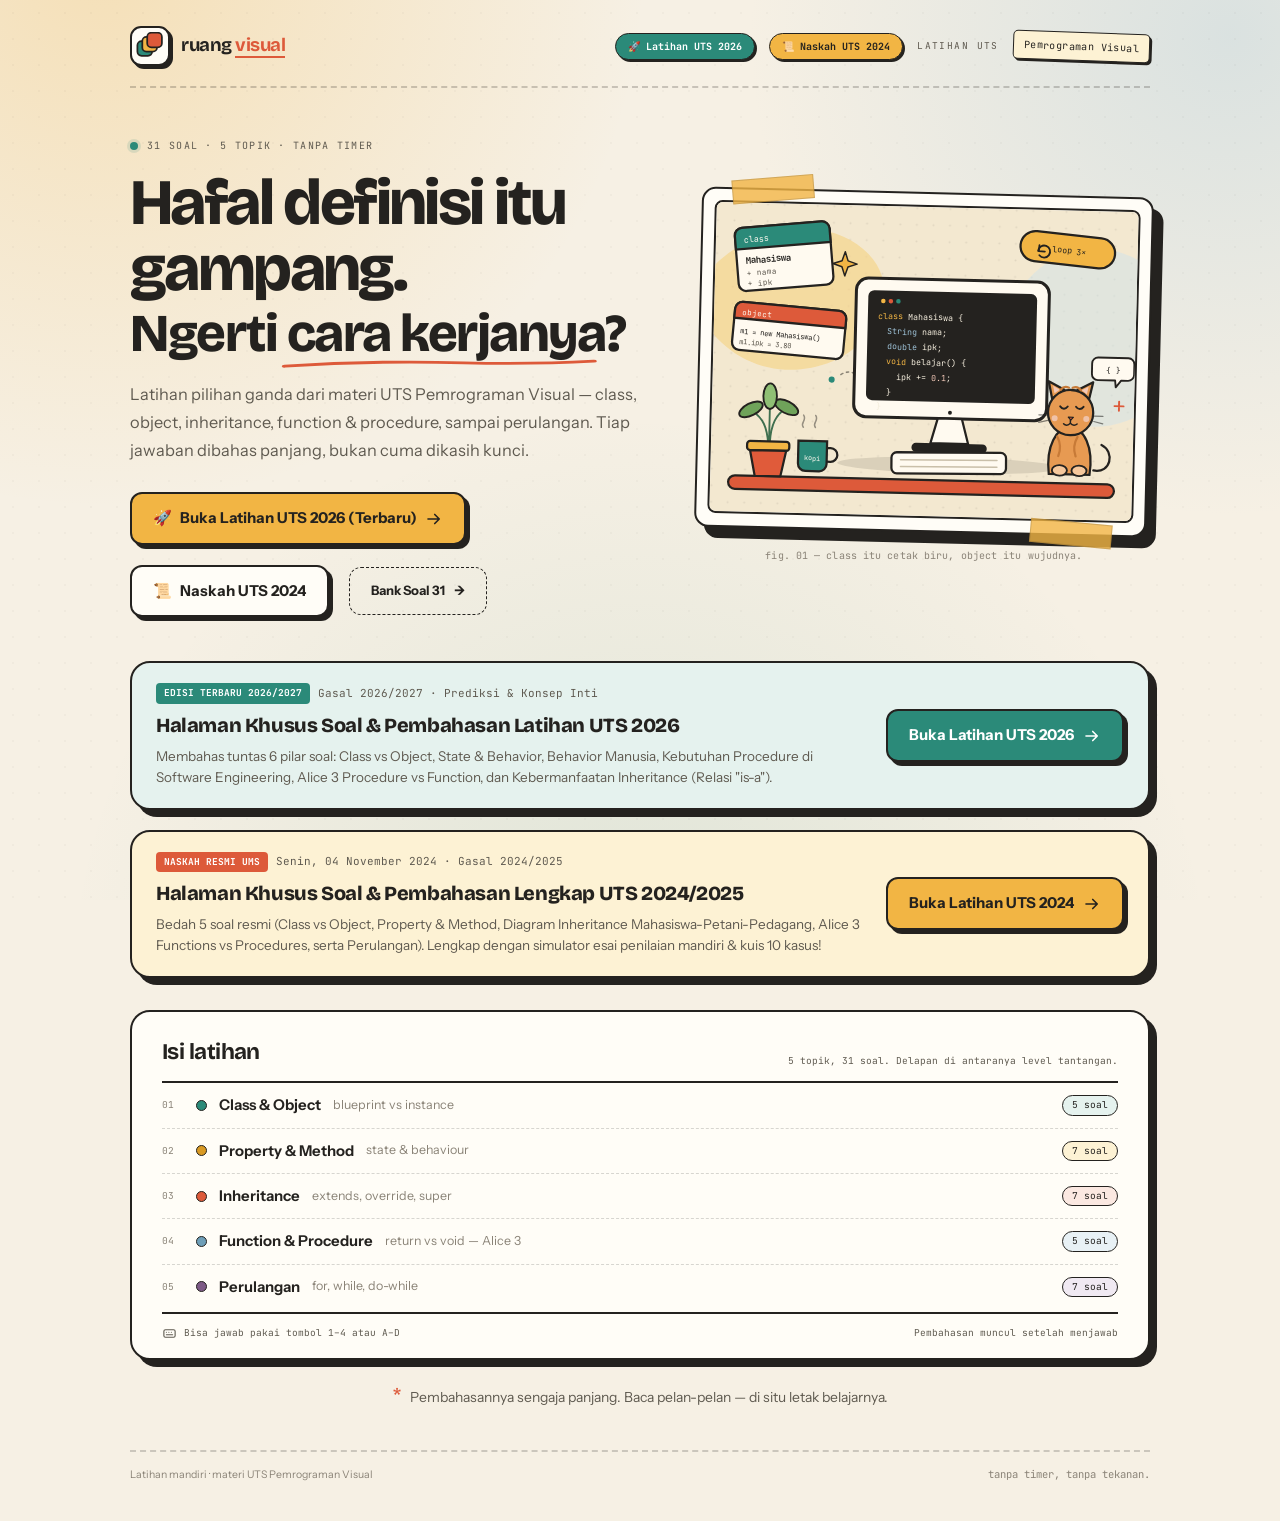
==== index.html @ 2c456f7c "feat(a11y): tambahkan skip-to-content navigation untuk aksesibilitas di index.html" ====
<!DOCTYPE html>
<html lang="id">
<head>
<meta charset="utf-8">
<meta name="viewport" content="width=device-width, initial-scale=1">
<title>Ruang Visual — Latihan UTS Pemrograman Visual</title>
<meta name="description" content="Latihan soal pilihan ganda UTS Pemrograman Visual: class & object, property & method, inheritance, function & procedure, dan perulangan. Setiap soal punya pembahasan panjang.">
<meta name="theme-color" content="#2b8a79">
<meta name="author" content="voltakyy">
<meta property="og:title" content="Ruang Visual — Latihan UTS Pemrograman Visual">
<meta property="og:description" content="Bank soal latihan pilihan ganda UTS Pemrograman Visual: Alice 3, Class & Object, Inheritance, dan Procedure vs Function dengan pembahasan lengkap.">
<meta property="og:type" content="website">
<meta property="og:url" content="https://voltakyy.github.io/latihan-pemrograman-visual/">
<meta property="og:image" content="https://voltakyy.github.io/latihan-pemrograman-visual/favicon.svg">
<meta name="twitter:card" content="summary">
<meta name="twitter:title" content="Ruang Visual — Latihan UTS Pemrograman Visual">
<meta name="twitter:description" content="Bank soal latihan interaktif UTS Pemrograman Visual UMS dan pembahasan komprehensif.">
<link rel="canonical" href="https://voltakyy.github.io/latihan-pemrograman-visual/">
<link rel="icon" href="favicon.svg" type="image/svg+xml">
<link rel="manifest" href="site.webmanifest">
<link rel="preconnect" href="https://fonts.googleapis.com">
<link rel="preconnect" href="https://fonts.gstatic.com" crossorigin>
<link href="https://fonts.googleapis.com/css2?family=Bricolage+Grotesque:opsz,wght@12..96,400..800&family=Instrument+Sans:ital,wght@0,400..700;1,400..600&family=JetBrains+Mono:wght@400;500;700&display=swap" rel="stylesheet">
<link rel="stylesheet" href="styles.css">
</head>
<body>
<a href="#home" class="skip-link">Lewati ke konten utama</a>
<main class="shell">

  <!-- ================= BERANDA ================= -->
  <section id="home" class="screen">
    <header class="site-head">
      <a class="brand" href="#home" aria-label="Ruang Visual, kembali ke beranda">
        <span class="brand-mark" aria-hidden="true">
          <svg viewBox="0 0 40 40">
            <rect x="2" y="13" width="21" height="21" rx="6" fill="#2b8a79" stroke="#24221f" stroke-width="2.5"/>
            <rect x="9" y="7" width="21" height="21" rx="6" fill="#f2b544" stroke="#24221f" stroke-width="2.5"/>
            <rect x="16" y="1" width="21" height="21" rx="6" fill="#dd5a3a" stroke="#24221f" stroke-width="2.5"/>
          </svg>
        </span>
        <span class="brand-text">ruang <em>visual</em></span>
      </a>
      <div class="head-meta">
        <a href="uts-2026.html" class="nav-pill" style="display:inline-flex; align-items:center; gap:6px; text-decoration:none; padding:5px 12px; border:1.5px solid var(--ink); border-radius:999px; background:var(--teal); color:#fff; font-family:var(--mono); font-size:10px; font-weight:700; box-shadow:2px 2px 0 var(--ink);">
          <span>🚀</span> Latihan UTS 2026
        </a>
        <a href="uts-2024.html" class="nav-pill" style="display:inline-flex; align-items:center; gap:6px; text-decoration:none; padding:5px 12px; border:1.5px solid var(--ink); border-radius:999px; background:var(--mustard); font-family:var(--mono); font-size:10px; font-weight:700; box-shadow:2px 2px 0 var(--ink);">
          <span>📜</span> Naskah UTS 2024
        </a>
        <span class="head-note">latihan uts</span>
        <span class="stamp-badge">Pemrograman Visual</span>
      </div>
    </header>

    <div class="hero">
      <div class="hero-copy">
        <p class="kicker"><span class="kicker-dot" aria-hidden="true"></span> 31 soal · 5 topik · tanpa timer</p>
        <h1><span class="h1-lead">Hafal definisi itu gampang.</span><span class="h1-question">Ngerti <span class="marked">cara kerjanya<svg viewBox="0 0 260 16" preserveAspectRatio="none" aria-hidden="true"><path d="M4 11c48-7 98-9 146-6 38 2 72 1 106-3" fill="none" stroke="#dd5a3a" stroke-width="5" stroke-linecap="round"/></svg></span>?</span></h1>
        <p class="lede">Latihan pilihan ganda dari materi UTS Pemrograman Visual — class, object, inheritance, function &amp; procedure, sampai perulangan. Tiap jawaban dibahas panjang, bukan cuma dikasih kunci.</p>

        <div class="hero-actions">
          <a href="uts-2026.html" class="btn btn-primary" style="text-decoration:none; display:inline-flex; align-items:center; gap:8px;">
            <span>🚀</span> Buka Latihan UTS 2026 (Terbaru)
            <svg class="btn-arrow" viewBox="0 0 24 24" aria-hidden="true"><path d="M4 12h15M13 6l6 6-6 6" fill="none" stroke="currentColor" stroke-width="2.2" stroke-linecap="round" stroke-linejoin="round"/></svg>
          </a>
          <a href="uts-2024.html" class="btn btn-ghost" style="border:2px solid var(--ink); background:var(--card); box-shadow:4px 4px 0 var(--ink); text-decoration:none; display:inline-flex; align-items:center; gap:8px;">
            <span>📜</span> Naskah UTS 2024
          </a>
          <button id="startBtn" class="btn btn-ghost" style="border:1.5px dashed var(--ink); font-size:13px;" type="button">
            Bank Soal 31 <span>→</span>
          </button>
        </div>

        <p id="bestNote" class="best-note" hidden></p>
      </div>

      <figure class="hero-figure">
        <div class="polaroid">
          <svg viewBox="0 0 560 410" role="img" aria-labelledby="figTitle figDesc">
            <title id="figTitle">Ilustrasi meja belajar pemrograman</title>
            <desc id="figDesc">Sebuah monitor menampilkan class Mahasiswa, ditemani tanaman, kopi, dan kucing oranye yang duduk di meja.</desc>
            <defs>
              <pattern id="dotGrid" width="22" height="22" patternUnits="userSpaceOnUse">
                <circle cx="2" cy="2" r="1.3" fill="rgba(36,34,31,.16)"/>
              </pattern>
            </defs>

            <rect width="560" height="410" fill="#f3e8d0"/>
            <rect width="560" height="410" fill="url(#dotGrid)" opacity=".55"/>
            <path d="M-30 128C10 36 132 6 196 58c56 45 24 122-38 150-68 30-152 6-188-80Z" fill="#f6d488" opacity=".65"/>
            <circle cx="506" cy="168" r="118" fill="#cfe3ec" opacity=".5"/>

            <!-- kartu class -->
            <g transform="translate(28 28) rotate(-6 62 42)">
              <rect width="126" height="84" rx="10" fill="#fffaf0" stroke="#24221f" stroke-width="3"/>
              <path d="M0 10A10 10 0 0 1 10 0h106a10 10 0 0 1 10 10v18H0Z" fill="#2b8a79" stroke="#24221f" stroke-width="3"/>
              <text x="12" y="20" font-family="'JetBrains Mono',monospace" font-size="11" fill="#fffaf0">class</text>
              <text x="12" y="48" font-family="'JetBrains Mono',monospace" font-size="12" font-weight="700" fill="#24221f">Mahasiswa</text>
              <text x="12" y="64" font-family="'JetBrains Mono',monospace" font-size="10" fill="#5b564c">+ nama</text>
              <text x="12" y="78" font-family="'JetBrains Mono',monospace" font-size="10" fill="#5b564c">+ ipk</text>
            </g>

            <!-- kartu object -->
            <g transform="translate(26 136) rotate(4 72 32)">
              <rect width="148" height="64" rx="10" fill="#fffaf0" stroke="#24221f" stroke-width="3"/>
              <path d="M0 10A10 10 0 0 1 10 0h128a10 10 0 0 1 10 10v12H0Z" fill="#dd5a3a" stroke="#24221f" stroke-width="3"/>
              <text x="10" y="17" font-family="'JetBrains Mono',monospace" font-size="10" fill="#fffaf0">object</text>
              <text x="10" y="42" font-family="'JetBrains Mono',monospace" font-size="9.5" fill="#24221f">m1 = new Mahasiswa()</text>
              <text x="10" y="56" font-family="'JetBrains Mono',monospace" font-size="9.5" fill="#5b564c">m1.ipk = 3.80</text>
            </g>

            <!-- badge loop -->
            <g transform="translate(404 32) rotate(5 62 20)">
              <rect width="126" height="40" rx="20" fill="#f2b544" stroke="#24221f" stroke-width="3"/>
              <path d="M24 26a8 8 0 1 1 2.3 5.5" fill="none" stroke="#24221f" stroke-width="2.4" stroke-linecap="round"/>
              <path d="M25 18v8h8" fill="none" stroke="#24221f" stroke-width="2.4" stroke-linecap="round" stroke-linejoin="round"/>
              <text x="42" y="25" font-family="'JetBrains Mono',monospace" font-size="11" fill="#24221f">loop 3×</text>
            </g>

            <!-- monitor -->
            <ellipse cx="316" cy="342" rx="148" ry="11" fill="rgba(36,34,31,.12)"/>
            <rect x="188" y="96" width="256" height="184" rx="16" fill="#fffaf0" stroke="#24221f" stroke-width="4"/>
            <rect x="204" y="112" width="224" height="146" rx="8" fill="#24221f"/>
            <circle cx="224" cy="126" r="3" fill="#f2b544"/>
            <circle cx="234" cy="126" r="3" fill="#dd5a3a"/>
            <circle cx="244" cy="126" r="3" fill="#2b8a79"/>
            <g font-family="'JetBrains Mono',monospace" font-size="11">
              <text x="218" y="150" fill="#f3ecdc"><tspan fill="#f2b544">class</tspan> Mahasiswa {</text>
              <text x="230" y="170" fill="#f3ecdc"><tspan fill="#9fc3d8">String</tspan> nama;</text>
              <text x="230" y="190" fill="#f3ecdc"><tspan fill="#9fc3d8">double</tspan> ipk;</text>
              <text x="230" y="210" fill="#f3ecdc"><tspan fill="#f2b544">void</tspan> belajar() {</text>
              <text x="244" y="230" fill="#f3ecdc">ipk += <tspan fill="#f3c9b8">0.1</tspan>;</text>
              <text x="230" y="250" fill="#f3ecdc">}</text>
              <text x="218" y="270" fill="#f3ecdc">}</text>
            </g>
            <circle cx="316" cy="272" r="2.6" fill="#24221f"/>
            <path d="M300 280h32l9 33h-50Z" fill="#fffaf0" stroke="#24221f" stroke-width="3"/>
            <rect x="266" y="313" width="100" height="12" rx="6" fill="#24221f"/>

            <!-- keyboard -->
            <g transform="rotate(-1 316 340)">
              <rect x="240" y="325" width="152" height="28" rx="7" fill="#fffaf0" stroke="#24221f" stroke-width="3"/>
              <path d="M252 335h128M252 344h128" stroke="#c9bfa9" stroke-width="2" stroke-linecap="round"/>
            </g>

            <!-- meja -->
            <rect x="24" y="362" width="512" height="18" rx="9" fill="#dd5a3a" stroke="#24221f" stroke-width="3"/>

            <!-- tanaman -->
            <g>
              <path d="M76 320c-2-24-8-34-22-44M78 318c1-26 8-38 20-46M77 320c0-30 0-46 0-58" fill="none" stroke="#3f6f4f" stroke-width="2.5" stroke-linecap="round"/>
              <ellipse cx="52" cy="274" rx="17" ry="8" transform="rotate(-28 52 274)" fill="#6fa35a" stroke="#24221f" stroke-width="2.5"/>
              <ellipse cx="99" cy="270" rx="17" ry="8" transform="rotate(26 99 270)" fill="#6fa35a" stroke="#24221f" stroke-width="2.5"/>
              <ellipse cx="77" cy="256" rx="9" ry="17" fill="#8fbf74" stroke="#24221f" stroke-width="2.5"/>
              <rect x="48" y="316" width="56" height="12" rx="4" fill="#f2b544" stroke="#24221f" stroke-width="3"/>
              <path d="M52 328h48l-7 34H59Z" fill="#e05b3a" stroke="#24221f" stroke-width="3"/>
            </g>

            <!-- kopi -->
            <g transform="translate(116 314)">
              <path d="M6-18c-5-6 5-9 0-16M22-18c-5-6 5-9 0-16" fill="none" stroke="#24221f" stroke-width="2" stroke-linecap="round" opacity=".45"/>
              <path d="M0 0h38v30a10 10 0 0 1-10 10H10A10 10 0 0 1 0 30Z" fill="#2b8a79" stroke="#24221f" stroke-width="3"/>
              <path d="M38 9h5a9 9 0 0 1 0 18h-5" fill="none" stroke="#24221f" stroke-width="3"/>
              <text x="19" y="26" text-anchor="middle" font-family="'JetBrains Mono',monospace" font-size="9" fill="#fffaf0">kopi</text>
            </g>

            <!-- kucing -->
            <g>
              <path d="M508 344c24 4 28-26 10-34" fill="none" stroke="#24221f" stroke-width="3" stroke-linecap="round"/>
              <path d="M449 350c-5-38 9-62 27-62s32 24 27 62Z" fill="#e79a52" stroke="#24221f" stroke-width="3"/>
              <path d="M459 300c5 9 5 18 2 26M486 300c-5 9-5 18-2 26" fill="none" stroke="#c77a37" stroke-width="3" stroke-linecap="round"/>
              <ellipse cx="463" cy="345" rx="10" ry="7" fill="#f6c89c" stroke="#24221f" stroke-width="2.5"/>
              <ellipse cx="489" cy="345" rx="10" ry="7" fill="#f6c89c" stroke="#24221f" stroke-width="2.5"/>
              <path d="M451 250l-5-23 21 11Z" fill="#e79a52" stroke="#24221f" stroke-width="3" stroke-linejoin="round"/>
              <path d="M500 250l5-23-21 11Z" fill="#e79a52" stroke="#24221f" stroke-width="3" stroke-linejoin="round"/>
              <path d="M454 243l-2-10 9 5Z" fill="#f3c9b8"/>
              <path d="M497 243l2-10-9 5Z" fill="#f3c9b8"/>
              <circle cx="476" cy="268" r="30" fill="#e79a52" stroke="#24221f" stroke-width="3"/>
              <path d="M462 260c3 4 7 4 10 0M483 260c3 4 7 4 10 0" fill="none" stroke="#24221f" stroke-width="2.6" stroke-linecap="round"/>
              <path d="M473 274h7l-3.5 4Z" fill="#dd5a3a" stroke="#24221f" stroke-width="1.5" stroke-linejoin="round"/>
              <path d="M476 278v4M476 282c-3 4-7 3-9 1M476 282c3 4 7 3 9 1" fill="none" stroke="#24221f" stroke-width="2" stroke-linecap="round"/>
              <path d="M446 272h-12M446 279l-12 3M507 272h12M507 279l12 3" fill="none" stroke="#24221f" stroke-width="1.6" stroke-linecap="round" opacity=".55"/>
              <circle cx="455" cy="276" r="4" fill="#f3c9b8" opacity=".85"/>
              <circle cx="497" cy="276" r="4" fill="#f3c9b8" opacity=".85"/>
              <path d="M462 238c3-4 7-5 11-3M489 238c-3-4-7-5-11-3" fill="none" stroke="#c77a37" stroke-width="3" stroke-linecap="round"/>
            </g>

            <!-- balon kata kucing -->
            <g transform="translate(503 194)">
              <path d="M0 8A8 8 0 0 1 8 0h40a8 8 0 0 1 8 8v14a8 8 0 0 1-8 8h-9l-7 9-1-9H8a8 8 0 0 1-8-8Z" fill="#fffaf0" stroke="#24221f" stroke-width="2.5" stroke-linejoin="round"/>
              <text x="28" y="20" text-anchor="middle" font-family="'JetBrains Mono',monospace" font-size="10" fill="#24221f">{ }</text>
            </g>

            <!-- coretan -->
            <path d="M172 62l4 12 12 4-12 4-4 12-4-12-12-4 12-4Z" fill="#f2b544" stroke="#24221f" stroke-width="2" stroke-linejoin="round"/>
            <path d="M540 252v12M534 258h12" stroke="#dd5a3a" stroke-width="2.6" stroke-linecap="round"/>
            <circle cx="158" cy="232" r="4" fill="#2b8a79"/>
            <path d="M170 225c8-5 14-5 20 0" fill="none" stroke="#24221f" stroke-width="2" stroke-linecap="round" stroke-dasharray="3 5" opacity=".5"/>
          </svg>
        </div>
        <figcaption>fig. 01 — class itu cetak biru, object itu wujudnya.</figcaption>
      </figure>
    </div>

    <!-- BANNER KHUSUS UTS 2026 -->
    <aside style="border:2px solid var(--ink); border-radius:var(--radius); background:var(--teal-soft); box-shadow:var(--shadow); padding:20px clamp(16px, 3vw, 24px); margin-bottom:20px; display:flex; align-items:center; justify-content:space-between; gap:18px; flex-wrap:wrap;">
      <div style="flex:1; min-width:280px;">
        <div style="display:flex; align-items:center; gap:8px; margin-bottom:6px;">
          <span style="background:var(--teal); color:#fff; font-family:var(--mono); font-size:9.5px; font-weight:700; padding:3px 8px; border-radius:4px; text-transform:uppercase;">Edisi Terbaru 2026/2027</span>
          <span style="font-family:var(--mono); font-size:11px; color:var(--ink-soft);">Gasal 2026/2027 · Prediksi &amp; Konsep Inti</span>
        </div>
        <h3 style="margin:0 0 6px; font-family:var(--display); font-size:1.25rem; font-weight:800; letter-spacing:-.02em;">
          Halaman Khusus Soal &amp; Pembahasan Latihan UTS 2026
        </h3>
        <p style="margin:0; font-size:13.5px; color:var(--ink-soft); line-height:1.55;">
          Membahas tuntas 6 pilar soal: Class vs Object, State &amp; Behavior, Behavior Manusia, Kebutuhan Procedure di Software Engineering, Alice 3 Procedure vs Function, dan Kebermanfaatan Inheritance (Relasi "is-a").
        </p>
      </div>
      <a href="uts-2026.html" class="btn btn-primary" style="white-space:nowrap; text-decoration:none; background:var(--teal); color:#fff;">
        Buka Latihan UTS 2026
        <svg class="btn-arrow" viewBox="0 0 24 24" aria-hidden="true"><path d="M4 12h15M13 6l6 6-6 6" fill="none" stroke="currentColor" stroke-width="2.2" stroke-linecap="round" stroke-linejoin="round"/></svg>
      </a>
    </aside>

    <!-- BANNER KHUSUS UTS 2024 -->
    <aside style="border:2px solid var(--ink); border-radius:var(--radius); background:var(--mustard-soft); box-shadow:var(--shadow); padding:20px clamp(16px, 3vw, 24px); margin-bottom:32px; display:flex; align-items:center; justify-content:space-between; gap:18px; flex-wrap:wrap;">
      <div style="flex:1; min-width:280px;">
        <div style="display:flex; align-items:center; gap:8px; margin-bottom:6px;">
          <span style="background:var(--tomato); color:#fff; font-family:var(--mono); font-size:9.5px; font-weight:700; padding:3px 8px; border-radius:4px; text-transform:uppercase;">Naskah Resmi UMS</span>
          <span style="font-family:var(--mono); font-size:11px; color:var(--ink-soft);">Senin, 04 November 2024 · Gasal 2024/2025</span>
        </div>
        <h3 style="margin:0 0 6px; font-family:var(--display); font-size:1.25rem; font-weight:800; letter-spacing:-.02em;">
          Halaman Khusus Soal &amp; Pembahasan Lengkap UTS 2024/2025
        </h3>
        <p style="margin:0; font-size:13.5px; color:var(--ink-soft); line-height:1.55;">
          Bedah 5 soal resmi (Class vs Object, Property &amp; Method, Diagram Inheritance Mahasiswa-Petani-Pedagang, Alice 3 Functions vs Procedures, serta Perulangan). Lengkap dengan simulator esai penilaian mandiri &amp; kuis 10 kasus!
        </p>
      </div>
      <a href="uts-2024.html" class="btn btn-primary" style="white-space:nowrap; text-decoration:none;">
        Buka Latihan UTS 2024
        <svg class="btn-arrow" viewBox="0 0 24 24" aria-hidden="true"><path d="M4 12h15M13 6l6 6-6 6" fill="none" stroke="currentColor" stroke-width="2.2" stroke-linecap="round" stroke-linejoin="round"/></svg>
      </a>
    </aside>

    <section class="syllabus" aria-labelledby="syllabusTitle">
      <div class="syllabus-head">
        <h2 id="syllabusTitle">Isi latihan</h2>
        <p>5 topik, 31 soal. Delapan di antaranya level tantangan.</p>
      </div>
      <ol id="topicList" class="topic-list"></ol>
      <div class="syllabus-foot">
        <span class="foot-item">
          <svg viewBox="0 0 24 24" aria-hidden="true"><rect x="3" y="6" width="18" height="12" rx="2.5" fill="none" stroke="currentColor" stroke-width="1.8"/><path d="M7 10h.01M11 10h.01M15 10h.01M7 14h10" stroke="currentColor" stroke-width="1.8" stroke-linecap="round"/></svg>
          Bisa jawab pakai tombol 1–4 atau A–D
        </span>
        <span class="foot-item">Pembahasan muncul setelah menjawab</span>
      </div>
    </section>

    <p class="home-note"><span aria-hidden="true">*</span> Pembahasannya sengaja panjang. Baca pelan-pelan — di situ letak belajarnya.</p>

    <footer class="site-foot">
      <span>Latihan mandiri · materi UTS Pemrograman Visual</span>
      <span class="mono">tanpa timer, tanpa tekanan.</span>
    </footer>
  </section>

  <!-- ================= KUIS ================= -->
  <section id="quiz" class="screen" hidden>
    <header class="quiz-head">
      <button id="quitBtn" class="icon-btn" type="button" aria-label="Keluar dari latihan dan kembali ke beranda">
        <svg viewBox="0 0 24 24" aria-hidden="true"><path d="M20 12H5M11 6l-6 6 6 6" fill="none" stroke="currentColor" stroke-width="2.2" stroke-linecap="round" stroke-linejoin="round"/></svg>
      </button>
      <div class="quiz-progress">
        <div class="progress-top">
          <span id="qCounter" class="mono">Soal 01 / 31</span>
          <span id="phaseLabel" class="phase-label mono">bagian inti</span>
        </div>
        <div id="progressBar" class="progress-track" role="progressbar" aria-label="Kemajuan latihan" aria-valuemin="1" aria-valuemax="31" aria-valuenow="1">
          <span id="progressFill" class="progress-fill"></span>
        </div>
      </div>
      <div class="score-chip" aria-live="polite">
        <strong id="scoreNum">0</strong>
        <span>benar</span>
      </div>
    </header>

    <article id="qCard" class="q-card">
      <div class="q-top">
        <span id="qTopic" class="topic-tag">Class &amp; Object</span>
        <span id="qChallenge" class="challenge-tag" hidden>Tantangan</span>
        <span id="qNumber" class="q-number mono">#01</span>
      </div>

      <h2 id="qText" class="q-text"></h2>

      <div id="qCodeWrap" class="code-block" hidden>
        <div class="code-head">
          <span class="code-dots" aria-hidden="true"><i></i><i></i><i></i></span>
          <span>contoh kode</span>
        </div>
        <pre><code id="qCode"></code></pre>
      </div>

      <div id="options" class="options" role="group" aria-label="Pilihan jawaban"></div>

      <div id="feedback" class="feedback" hidden aria-live="polite">
        <div class="feedback-head">
          <span id="fbIcon" class="feedback-icon" aria-hidden="true"></span>
          <div>
            <strong id="fbTitle"></strong>
            <span id="fbSub"></span>
          </div>
          <button id="nextBtnTop" class="fb-top-btn" type="button">Lanjut</button>
        </div>
        <div id="fbBody" class="feedback-body rich"></div>
        <div class="feedback-foot">
          <span class="kbd-hint">Enter untuk lanjut</span>
          <button id="nextBtn" class="btn btn-primary btn-small" type="button">
            Soal berikutnya
            <svg class="btn-arrow" viewBox="0 0 24 24" aria-hidden="true"><path d="M4 12h15M13 6l6 6-6 6" fill="none" stroke="currentColor" stroke-width="2.2" stroke-linecap="round" stroke-linejoin="round"/></svg>
          </button>
        </div>
      </div>
    </article>

    <p class="quiz-footnote">Tidak ada timer. Kalau perlu buka catatan dulu — ini latihan, bukan ujian.</p>
  </section>

  <!-- ================= HASIL ================= -->
  <section id="result" class="screen" hidden>
    <div class="result-card">
      <div class="result-top">
        <svg class="medal" viewBox="0 0 160 160" role="img" aria-labelledby="medalTitle">
          <title id="medalTitle">Medali hasil latihan</title>
          <g transform="rotate(-6 80 80)">
            <path d="M62 94 44 146l24-9 12 19 12-52Z" fill="#2b8a79" stroke="#24221f" stroke-width="3" stroke-linejoin="round"/>
            <path d="M98 94l18 52-24-9-12 19-12-52Z" fill="#dd5a3a" stroke="#24221f" stroke-width="3" stroke-linejoin="round"/>
            <circle cx="80" cy="72" r="46" fill="#f2b544" stroke="#24221f" stroke-width="3.5"/>
            <circle cx="80" cy="72" r="37" fill="none" stroke="#24221f" stroke-width="1.6" stroke-dasharray="4 4" opacity=".55"/>
            <path d="M80 48l7 14 16 2-12 11 3 16-14-8-14 8 3-16-12-11 16-2Z" fill="#fffaf0" stroke="#24221f" stroke-width="2.6" stroke-linejoin="round"/>
          </g>
          <path d="M26 40l6 6M134 34l-6 6M22 104h8M136 100h-8" stroke="#dd5a3a" stroke-width="2.6" stroke-linecap="round"/>
          <circle cx="40" cy="22" r="3" fill="#2b8a79"/>
          <circle cx="126" cy="120" r="3" fill="#9fc3d8"/>
        </svg>
        <div class="result-headline">
          <p class="kicker"><span class="kicker-dot" aria-hidden="true"></span> hasil latihan</p>
          <h2 id="resHeadline">Bekalmu sudah cukup kuat.</h2>
          <p id="resSub" class="result-sub"></p>
        </div>
        <div id="scoreStamp" class="score-stamp">SIAP UTS</div>
      </div>

      <div class="score-line">
        <strong id="resScore">0 / 31</strong>
        <span id="resPercent" class="mono">0% benar</span>
      </div>

      <section class="rapor" aria-labelledby="raporTitle">
        <h3 id="raporTitle">Rapor materi</h3>
        <div id="breakdown"></div>
      </section>

      <details id="review" class="review" hidden>
        <summary><span class="review-label">Lihat soal yang salah &amp; pembahasannya</span><span id="wrongCount" class="mono"></span></summary>
        <div id="reviewList"></div>
      </details>

      <div class="result-actions">
        <button id="retryBtn" class="btn btn-primary" type="button">
          Ulangi dari awal
          <svg class="btn-arrow" viewBox="0 0 24 24" aria-hidden="true"><path d="M20 11a8 8 0 1 0-2.3 6.3M20 5v6h-6" fill="none" stroke="currentColor" stroke-width="2.2" stroke-linecap="round" stroke-linejoin="round"/></svg>
        </button>
        <button id="homeBtn" class="btn btn-ghost" type="button">Kembali ke beranda</button>
      </div>
    </div>
    <p class="quiz-footnote">Mau ulang? Urutan soal dan pilihan jawaban akan diacak lagi.</p>
  </section>

  <noscript>
    <p class="noscript">Web ini butuh JavaScript untuk menampilkan soal. Aktifkan JavaScript, lalu muat ulang halaman.</p>
  </noscript>
</main>

<script src="questions/class-object.js"></script>
<script src="questions/property-method.js"></script>
<script src="questions/inheritance.js"></script>
<script src="questions/function-procedure.js"></script>
<script src="questions/loops.js"></script>
<script src="app.js"></script>
</body>
</html>
---- styles.css ----
/* =========================================================
   Ruang Visual — latihan UTS Pemrograman Visual
   Gaya: kertas studio, tinta tebal, warna hangat
   ========================================================= */

:root{
  --paper:#f6f0e4;
  --paper-deep:#efe5d1;
  --card:#fffdf7;
  --ink:#24221f;
  --ink-soft:#5f5a50;
  --ink-faint:#8a8377;
  --mustard:#f2b544;
  --mustard-soft:#fdf2d4;
  --tomato:#dd5a3a;
  --tomato-soft:#fbe8e1;
  --teal:#2b8a79;
  --teal-soft:#e5f2ee;
  --blue:#9fc3d8;
  --blue-soft:#e8f1f5;
  --plum:#7d5a86;
  --plum-soft:#f0e9f2;
  --font:'Instrument Sans',ui-sans-serif,system-ui,'Segoe UI',sans-serif;
  --display:'Bricolage Grotesque','Instrument Sans',ui-sans-serif,system-ui,sans-serif;
  --mono:'JetBrains Mono',ui-monospace,'Cascadia Code',Consolas,monospace;
  --radius:20px;
  --shadow:7px 7px 0 var(--ink);
}

*,*::before,*::after{box-sizing:border-box}
html{scroll-behavior:smooth}

.skip-link {
  position: fixed;
  top: -100px;
  left: 20px;
  background: var(--ink);
  color: #fffaf0;
  padding: 10px 18px;
  border-radius: 8px;
  z-index: 9999;
  font-family: var(--mono);
  font-size: 13px;
  font-weight: 700;
  text-decoration: none;
  box-shadow: 0 4px 12px rgba(0,0,0,0.25);
  transition: top 0.2s ease;
}
.skip-link:focus {
  top: 16px;
  outline: 3px solid var(--mustard);
}
body{
  margin:0;
  min-height:100vh;
  color:var(--ink);
  font-family:var(--font);
  font-size:16px;
  line-height:1.5;
  background:
    radial-gradient(circle at 8% -4%, rgba(242,181,68,.28), transparent 34rem),
    radial-gradient(circle at 96% 4%, rgba(159,195,216,.32), transparent 30rem),
    radial-gradient(circle at 50% 110%, rgba(43,138,121,.12), transparent 36rem),
    var(--paper);
  background-attachment:fixed;
  -webkit-font-smoothing:antialiased;
  overflow-x:hidden;
}
body::before{
  content:'';
  position:fixed;
  inset:0;
  z-index:0;
  pointer-events:none;
  background-image:radial-gradient(rgba(36,34,31,.12) 1px, transparent 1.6px);
  background-size:26px 26px;
  opacity:.24;
}
[hidden]{display:none !important}
button{font:inherit;color:inherit}
a{color:inherit}
img,svg{max-width:100%}
::selection{background:rgba(242,181,68,.55);color:var(--ink)}
:focus-visible{outline:3px solid var(--blue);outline-offset:3px}
.mono{font-family:var(--mono)}

.shell{
  position:relative;
  z-index:1;
  width:min(1080px, 100%);
  margin:0 auto;
  padding:22px clamp(16px, 3.4vw, 30px) 38px;
}

/* ---------- header ---------- */
.site-head{
  display:flex;
  align-items:center;
  justify-content:space-between;
  gap:20px;
  padding:4px 0 20px;
  border-bottom:2px dashed rgba(36,34,31,.22);
}
.brand{
  display:inline-flex;
  align-items:center;
  gap:11px;
  text-decoration:none;
}
.brand-mark{
  width:40px;
  height:40px;
  flex:0 0 auto;
  padding:4px;
  border:2px solid var(--ink);
  border-radius:11px;
  background:var(--card);
  box-shadow:3px 3px 0 var(--ink);
  display:grid;
  place-items:center;
}
.brand-mark svg{display:block;width:100%;height:100%}
.brand-text{
  font-family:var(--display);
  font-size:1.16rem;
  font-weight:700;
  letter-spacing:-.025em;
}
.brand-text em{
  font-style:normal;
  color:var(--tomato);
  border-bottom:2px solid var(--tomato);
}
.head-meta{display:flex;align-items:center;gap:14px;min-width:0}
.head-note{
  font-family:var(--mono);
  font-size:9.5px;
  letter-spacing:.15em;
  text-transform:uppercase;
  color:var(--ink-soft);
  white-space:nowrap;
}
.stamp-badge{
  font-family:var(--mono);
  font-size:10px;
  letter-spacing:.04em;
  padding:6px 10px;
  border:1.5px solid var(--ink);
  border-radius:5px;
  background:var(--mustard-soft);
  transform:rotate(2deg);
  box-shadow:2px 2px 0 var(--ink);
  white-space:nowrap;
}

/* ---------- hero ---------- */
.hero{
  display:grid;
  grid-template-columns:1.06fr .94fr;
  align-items:center;
  gap:clamp(28px, 5vw, 58px);
  padding:50px 0 44px;
}
.hero-copy{min-width:0;animation:rise .55s ease both}
.kicker{
  display:flex;
  align-items:center;
  gap:9px;
  margin:0 0 17px;
  font-family:var(--mono);
  font-size:10px;
  letter-spacing:.13em;
  text-transform:uppercase;
  color:var(--ink-soft);
}
.kicker-dot{
  width:8px;
  height:8px;
  flex:0 0 auto;
  border-radius:50%;
  background:var(--teal);
  box-shadow:0 0 0 3px rgba(43,138,121,.14);
}
h1{
  margin:0 0 19px;
  font-family:var(--display);
  font-size:clamp(2.35rem, 5.2vw, 4.05rem);
  font-weight:760;
  line-height:1.02;
  letter-spacing:-.04em;
}
h1 .h1-lead{display:block}
h1 .h1-question{
  display:block;
  margin-top:.05em;
  font-size:.82em;
  line-height:1.08;
  letter-spacing:-.028em;
  white-space:nowrap;
}
.marked{
  position:relative;
  display:inline-block;
  white-space:nowrap;
}
.marked svg{
  position:absolute;
  left:-2%;
  bottom:-.12em;
  width:104%;
  height:.17em;
  overflow:visible;
  pointer-events:none;
}
.lede{
  max-width:56ch;
  margin:0;
  font-size:1.02rem;
  line-height:1.7;
  color:var(--ink-soft);
}
.hero-actions{
  display:flex;
  align-items:center;
  gap:20px;
  flex-wrap:wrap;
  margin-top:28px;
}
.cta-note{
  margin:0;
  padding-left:10px;
  border-left:2px solid var(--mustard);
  font-family:var(--mono);
  font-size:9.5px;
  line-height:1.65;
  color:var(--ink-faint);
}
.best-note{
  display:inline-flex;
  align-items:center;
  gap:8px;
  margin:22px 0 0;
  padding:8px 12px;
  border:1.5px dashed var(--ink);
  border-radius:6px;
  background:var(--mustard-soft);
  font-family:var(--mono);
  font-size:10.5px;
  transform:rotate(-1deg);
}
.best-note::before{content:'★';color:var(--tomato)}

/* ---------- ilustrasi ---------- */
.hero-figure{margin:0;min-width:0;animation:rise .7s .08s ease both}
.polaroid{
  position:relative;
  padding:11px 11px 12px;
  border:2px solid var(--ink);
  border-radius:14px;
  background:var(--card);
  box-shadow:10px 11px 0 var(--ink);
  transform:rotate(1.4deg);
  transition:transform .3s ease;
}
.polaroid:hover{transform:rotate(0deg)}
.polaroid::before,
.polaroid::after{
  content:'';
  position:absolute;
  z-index:2;
  width:82px;
  height:24px;
  background:rgba(242,181,68,.8);
  border:1px solid rgba(36,34,31,.16);
}
.polaroid::before{top:-13px;left:28px;transform:rotate(-6deg)}
.polaroid::after{bottom:-12px;right:32px;transform:rotate(4deg)}
.polaroid > svg{
  display:block;
  width:100%;
  height:auto;
  border:2px solid var(--ink);
  border-radius:8px;
}
.hero-figure figcaption{
  margin-top:16px;
  text-align:center;
  font-family:var(--mono);
  font-size:10px;
  color:var(--ink-faint);
  letter-spacing:.01em;
}

/* ---------- tombol ---------- */
.btn{
  display:inline-flex;
  align-items:center;
  justify-content:center;
  gap:9px;
  padding:13px 21px;
  border:2px solid var(--ink);
  border-radius:12px;
  background:var(--card);
  color:var(--ink);
  font-family:var(--font);
  font-size:.94rem;
  font-weight:700;
  cursor:pointer;
  text-decoration:none;
  box-shadow:4px 4px 0 var(--ink);
  transition:transform .15s ease, box-shadow .15s ease, background .15s ease;
}
.btn:hover{transform:translate(-2px,-2px);box-shadow:6px 6px 0 var(--ink)}
.btn:active{transform:translate(2px,2px);box-shadow:1px 1px 0 var(--ink)}
.btn-primary{background:var(--mustard)}
.btn-primary:hover{background:#f7c45c}
.btn-ghost{background:transparent;box-shadow:none}
.btn-ghost:hover{background:var(--card);box-shadow:3px 3px 0 var(--ink)}
.btn-small{padding:10px 16px;border-radius:10px;font-size:.86rem;box-shadow:3px 3px 0 var(--ink)}
.btn-arrow{width:18px;height:18px;flex:0 0 auto}

/* ---------- silabus ---------- */
.syllabus{
  padding:23px clamp(18px, 3vw, 30px) 17px;
  border:2px solid var(--ink);
  border-radius:var(--radius);
  background:var(--card);
  box-shadow:var(--shadow);
}
.syllabus-head{
  display:flex;
  align-items:flex-end;
  justify-content:space-between;
  gap:18px;
  padding-bottom:13px;
  border-bottom:2px solid var(--ink);
}
.syllabus-head h2{
  margin:0;
  font-family:var(--display);
  font-size:1.4rem;
  font-weight:700;
  letter-spacing:-.025em;
}
.syllabus-head p{
  margin:0;
  font-family:var(--mono);
  font-size:9.5px;
  line-height:1.6;
  text-align:right;
  color:var(--ink-soft);
}
.topic-list{list-style:none;margin:0;padding:0}
.topic-row{
  display:flex;
  align-items:center;
  gap:12px;
  padding:11px 0;
  border-bottom:1.5px dashed rgba(36,34,31,.18);
}
.topic-row:last-child{border-bottom:0}
.topic-index{
  width:22px;
  flex:0 0 auto;
  font-family:var(--mono);
  font-size:9.5px;
  color:var(--ink-faint);
}
.topic-dot{
  width:11px;
  height:11px;
  flex:0 0 auto;
  border:1.5px solid var(--ink);
  border-radius:50%;
  background:var(--dot);
}
.topic-name{flex:0 0 auto;font-size:.93rem;font-weight:650}
.topic-desc{
  flex:1;
  min-width:0;
  overflow:hidden;
  white-space:nowrap;
  text-overflow:ellipsis;
  font-size:.78rem;
  color:var(--ink-faint);
}
.topic-count{
  flex:0 0 auto;
  padding:2px 9px;
  border:1.5px solid var(--ink);
  border-radius:999px;
  background:var(--tint);
  font-family:var(--mono);
  font-size:9.5px;
}
.syllabus-foot{
  display:flex;
  align-items:center;
  justify-content:space-between;
  gap:14px;
  flex-wrap:wrap;
  margin-top:3px;
  padding-top:12px;
  border-top:2px solid var(--ink);
  font-family:var(--mono);
  font-size:9.5px;
  color:var(--ink-soft);
}
.foot-item{display:inline-flex;align-items:center;gap:7px}
.foot-item svg{width:15px;height:15px;flex:0 0 auto}
.home-note{
  display:flex;
  justify-content:center;
  gap:9px;
  max-width:64ch;
  margin:26px auto 0;
  text-align:center;
  font-size:.87rem;
  line-height:1.6;
  color:var(--ink-soft);
}
.home-note span{
  flex:0 0 auto;
  font-family:var(--display);
  font-size:1.35rem;
  line-height:1;
  color:var(--tomato);
}
.site-foot{
  display:flex;
  justify-content:space-between;
  gap:14px;
  flex-wrap:wrap;
  margin-top:42px;
  padding-top:15px;
  border-top:2px dashed rgba(36,34,31,.2);
  font-size:10.5px;
  color:var(--ink-faint);
}

/* ---------- kuis ---------- */
#quiz,#result{max-width:860px;margin:0 auto}
.quiz-head{
  position:sticky;
  top:0;
  z-index:20;
  display:flex;
  align-items:center;
  gap:16px;
  margin-bottom:24px;
  padding:13px 0 15px;
  border-bottom:2px dashed rgba(36,34,31,.22);
  background:var(--paper);
}
.icon-btn{
  width:42px;
  height:42px;
  flex:0 0 auto;
  border:2px solid var(--ink);
  border-radius:11px;
  background:var(--card);
  box-shadow:3px 3px 0 var(--ink);
  display:grid;
  place-items:center;
  cursor:pointer;
  transition:transform .15s ease, box-shadow .15s ease;
}
.icon-btn:hover{transform:translate(-1px,-1px);box-shadow:4px 4px 0 var(--ink)}
.icon-btn:active{transform:translate(1px,1px);box-shadow:1px 1px 0 var(--ink)}
.icon-btn svg{width:20px;height:20px}
.quiz-progress{flex:1;min-width:0}
.progress-top{
  display:flex;
  align-items:center;
  justify-content:space-between;
  gap:10px;
  margin-bottom:7px;
}
.progress-top .mono{font-size:9.5px;font-weight:500;letter-spacing:.05em;color:var(--ink)}
.phase-label{
  padding:2px 7px;
  border:1px solid rgba(36,34,31,.25);
  border-radius:4px;
  background:var(--card);
  text-transform:uppercase;
  font-size:8.5px !important;
  letter-spacing:.07em;
  color:var(--ink-soft);
}
.phase-label.is-challenge{
  border-color:var(--tomato);
  background:var(--tomato-soft);
  color:var(--tomato);
}
.progress-track{
  height:10px;
  padding:0;
  border:2px solid var(--ink);
  border-radius:999px;
  background:var(--card);
  overflow:hidden;
}
.progress-fill{
  display:block;
  width:0;
  height:100%;
  border-right:2px solid var(--ink);
  background:var(--mustard);
  transition:width .35s ease;
}
.score-chip{
  display:flex;
  flex-direction:column;
  align-items:center;
  justify-content:center;
  min-width:50px;
  padding:4px 9px;
  border:2px solid var(--ink);
  border-radius:10px;
  background:var(--card);
  box-shadow:2px 2px 0 var(--ink);
  line-height:1;
}
.score-chip strong{font-family:var(--mono);font-size:15px}
.score-chip span{
  margin-top:3px;
  font-size:8px;
  letter-spacing:.09em;
  text-transform:uppercase;
  color:var(--ink-faint);
}
.q-card{
  position:relative;
  padding:clamp(21px, 4vw, 37px);
  border:2px solid var(--ink);
  border-radius:26px;
  background:var(--card);
  box-shadow:8px 8px 0 var(--ink);
  animation:cardIn .32s ease both;
}
.q-card::before{
  content:'';
  position:absolute;
  top:-2px;
  left:34px;
  right:34px;
  height:4px;
  border-radius:0 0 4px 4px;
  background:repeating-linear-gradient(90deg,var(--mustard) 0 12px,transparent 12px 20px);
  opacity:.55;
}
.q-top{
  display:flex;
  align-items:center;
  gap:9px;
  flex-wrap:wrap;
  margin-bottom:17px;
}
.topic-tag{
  padding:5px 9px;
  border:1.5px solid var(--tag-fg,var(--teal));
  border-radius:5px;
  background:var(--tag-bg,var(--teal-soft));
  color:var(--tag-fg,var(--teal));
  font-family:var(--mono);
  font-size:9.5px;
  letter-spacing:.07em;
  text-transform:uppercase;
}
.challenge-tag{
  padding:4px 8px;
  border:1.5px dashed var(--tomato);
  border-radius:5px;
  background:var(--tomato-soft);
  color:var(--tomato);
  font-family:var(--mono);
  font-size:9px;
  letter-spacing:.06em;
  text-transform:uppercase;
  transform:rotate(-2deg);
}
.q-number{
  margin-left:auto;
  font-size:9.5px;
  color:var(--ink-soft);
}
.q-text{
  margin:0 0 19px;
  font-family:var(--display);
  font-size:clamp(1.22rem, 2.5vw, 1.53rem);
  font-weight:600;
  line-height:1.42;
  letter-spacing:-.015em;
  overflow-wrap:break-word;
}
.q-text strong{
  font-weight:750;
  background:linear-gradient(transparent 62%, rgba(242,181,68,.5) 62%);
  padding:0 1px;
}
code{font-family:var(--mono);font-size:.86em;font-variant-ligatures:none;font-feature-settings:"liga" 0,"calt" 0}
code.code-stack{display:inline-block;white-space:pre;vertical-align:top;line-height:1.45}
.q-text code,
.option code,
.rich code,
.review code{
  padding:1px 5px;
  border:1px solid rgba(36,34,31,.18);
  border-radius:4px;
  background:var(--paper-deep);
  color:#3c352b;
  white-space:pre-wrap;
  overflow-wrap:break-word;
}
.code-block{
  margin:0 0 21px;
  border:2px solid var(--ink);
  border-radius:13px;
  background:#24221f;
  overflow:hidden;
  box-shadow:4px 4px 0 rgba(36,34,31,.16);
}
.code-head{
  display:flex;
  align-items:center;
  gap:8px;
  padding:8px 13px;
  border-bottom:1px solid rgba(246,240,228,.14);
  background:#1c1a17;
  color:#b9b1a2;
  font-family:var(--mono);
  font-size:8.5px;
  letter-spacing:.1em;
  text-transform:uppercase;
}
.code-dots{display:inline-flex;gap:4px;margin-right:3px}
.code-dots i{display:block;width:7px;height:7px;border-radius:50%;background:var(--mustard)}
.code-dots i:nth-child(2){background:var(--tomato)}
.code-dots i:nth-child(3){background:var(--teal)}
.code-block pre{margin:0;padding:14px 16px;overflow-x:auto;scrollbar-width:thin}
.code-block code{
  display:block;
  padding:0;
  border:0;
  background:none;
  color:#f3ecdc;
  font-family:var(--mono);
  font-size:.79rem;
  line-height:1.7;
  white-space:pre;
  tab-size:4;
}
.options{display:grid;gap:10px}
.option{
  display:flex;
  align-items:flex-start;
  gap:13px;
  width:100%;
  padding:13px 15px;
  border:2px solid var(--ink);
  border-radius:12px;
  background:var(--card);
  box-shadow:3px 3px 0 rgba(36,34,31,.9);
  text-align:left;
  cursor:pointer;
  transition:transform .14s ease, box-shadow .14s ease, background .14s ease;
}
.option:hover:not(:disabled){
  transform:translate(-2px,-2px);
  background:#fff8e6;
  box-shadow:5px 5px 0 var(--ink);
}
.option:disabled{cursor:default}
.option-key{
  width:25px;
  height:25px;
  flex:0 0 auto;
  margin-top:1px;
  border:1.5px solid var(--ink);
  border-radius:6px;
  background:var(--paper);
  display:grid;
  place-items:center;
  font-family:var(--mono);
  font-size:10.5px;
  font-weight:700;
}
.option-text{flex:1;font-size:.93rem;line-height:1.55;overflow-wrap:break-word}
.option-mark{
  flex:0 0 auto;
  margin-top:-1px;
  font-family:var(--mono);
  font-size:1.05rem;
  font-weight:700;
  opacity:0;
  transform:scale(.5);
  transition:opacity .15s ease, transform .15s ease;
}
.option.is-correct{
  border-color:var(--teal);
  background:var(--teal-soft);
  box-shadow:3px 3px 0 var(--teal);
}
.option.is-correct .option-key{background:var(--teal);border-color:var(--teal);color:#fff}
.option.is-correct .option-mark{
  opacity:1;
  transform:scale(1);
  color:var(--teal);
  animation:stamp .26s ease;
}
.option.is-wrong{
  border-color:var(--tomato);
  background:var(--tomato-soft);
  box-shadow:3px 3px 0 var(--tomato);
  animation:shake .3s ease;
}
.option.is-wrong .option-key{background:var(--tomato);border-color:var(--tomato);color:#fff}
.option.is-wrong .option-mark{opacity:1;transform:scale(1);color:var(--tomato)}
.option.is-muted{opacity:.5}

/* ---------- pembahasan ---------- */
.feedback{
  scroll-margin-top:96px;
  margin-top:22px;
  padding:18px 18px 15px;
  border:2px solid var(--ink);
  border-radius:16px;
  background:var(--mustard-soft);
  box-shadow:4px 4px 0 rgba(36,34,31,.85);
  animation:rise .3s ease both;
}
.feedback.is-correct{background:var(--teal-soft)}
.feedback.is-wrong{background:#fdf0ea}
.feedback-head{
  display:flex;
  align-items:flex-start;
  gap:12px;
  margin-bottom:13px;
  padding-bottom:12px;
  border-bottom:1.5px dashed rgba(36,34,31,.25);
}
.fb-top-btn{
  flex:0 0 auto;
  margin-left:auto;
  padding:6px 10px;
  border:1.5px solid var(--ink);
  border-radius:7px;
  background:var(--card);
  box-shadow:2px 2px 0 var(--ink);
  font-family:var(--mono);
  font-size:8.5px;
  letter-spacing:.06em;
  text-transform:uppercase;
  cursor:pointer;
  transition:transform .14s ease, box-shadow .14s ease;
}
.fb-top-btn:hover{transform:translate(-1px,-1px);box-shadow:3px 3px 0 var(--ink)}
.fb-top-btn:active{transform:translate(1px,1px);box-shadow:1px 1px 0 var(--ink)}
.feedback-icon{
  width:34px;
  height:34px;
  flex:0 0 auto;
  border:2px solid var(--ink);
  border-radius:50%;
  background:var(--card);
  display:grid;
  place-items:center;
}
.feedback-icon svg{width:18px;height:18px}
.feedback-head strong{
  display:block;
  font-family:var(--display);
  font-size:1.06rem;
  line-height:1.25;
}
.feedback-head span{
  display:block;
  margin-top:3px;
  font-size:.78rem;
  line-height:1.5;
  color:var(--ink-soft);
}
.feedback-foot{
  display:flex;
  align-items:center;
  justify-content:space-between;
  gap:12px;
  margin-top:16px;
  padding-top:13px;
  border-top:1.5px dashed rgba(36,34,31,.25);
}
.kbd-hint{font-family:var(--mono);font-size:9px;color:var(--ink-soft)}
.rich p{margin:.62em 0;font-size:.9rem;line-height:1.72;color:#3b372f}
.rich > :first-child{margin-top:0}
.rich > :last-child{margin-bottom:0}
.rich strong{color:var(--ink);font-weight:700}
.rich ul,
.rich ol{margin:.6em 0;padding-left:1.25em;color:#3b372f;font-size:.9rem;line-height:1.7}
.rich li{margin:.24em 0}
.rich pre{
  margin:.85em 0;
  padding:12px 14px;
  border:2px solid var(--ink);
  border-radius:10px;
  background:#24221f;
  overflow-x:auto;
  box-shadow:3px 3px 0 rgba(36,34,31,.13);
}
.rich pre code{
  display:block;
  padding:0;
  border:0;
  background:none;
  color:#f3ecdc;
  font-size:.77rem;
  line-height:1.7;
  white-space:pre;
  tab-size:4;
}
.answer-line{
  margin:0 0 12px !important;
  padding:9px 11px;
  border:1.5px dashed rgba(36,34,31,.3);
  border-radius:8px;
  background:rgba(255,253,247,.7);
  font-size:.84rem !important;
  line-height:1.55;
}
.quiz-footnote{
  margin:18px 0 0;
  text-align:center;
  font-family:var(--mono);
  font-size:9.5px;
  line-height:1.7;
  color:var(--ink-soft);
}

/* ---------- hasil ---------- */
.result-card{
  padding:clamp(22px, 4vw, 40px);
  border:2px solid var(--ink);
  border-radius:26px;
  background:var(--card);
  box-shadow:9px 9px 0 var(--ink);
  animation:cardIn .35s ease both;
}
.result-top{display:flex;align-items:flex-start;gap:22px}
.medal{
  width:118px;
  height:118px;
  flex:0 0 auto;
  animation:float 7s ease-in-out infinite alternate;
}
.result-headline{flex:1;min-width:0}
.result-headline .kicker{margin-bottom:8px}
.result-headline h2{
  margin:0 0 7px;
  font-family:var(--display);
  font-size:clamp(1.45rem, 3vw, 1.9rem);
  line-height:1.12;
  letter-spacing:-.025em;
}
.result-sub{margin:0;font-size:.84rem;line-height:1.6;color:var(--ink-soft)}
.score-stamp{
  position:relative;
  width:98px;
  height:98px;
  flex:0 0 auto;
  padding:9px;
  border:2.5px dashed var(--teal);
  border-radius:50%;
  background:rgba(255,253,247,.55);
  color:var(--teal);
  display:grid;
  place-items:center;
  text-align:center;
  font-family:var(--mono);
  font-size:10px;
  font-weight:700;
  line-height:1.35;
  letter-spacing:.1em;
  transform:rotate(8deg);
}
.score-stamp::before{
  content:'';
  position:absolute;
  inset:6px;
  border:1px dashed currentColor;
  border-radius:50%;
  opacity:.5;
  pointer-events:none;
}
.score-stamp[data-tone="mid"]{border-color:#a97812;color:#8c6110}
.score-stamp[data-tone="low"]{border-color:var(--tomato);color:var(--tomato)}
.score-line{
  display:flex;
  align-items:baseline;
  gap:14px;
  margin-top:21px;
  padding-bottom:18px;
  border-bottom:2px solid var(--ink);
}
.score-line strong{
  font-family:var(--display);
  font-size:clamp(2rem, 5vw, 2.7rem);
  font-weight:750;
  line-height:1;
  letter-spacing:-.03em;
}
.score-line span{font-size:10px;color:var(--ink-soft)}
.rapor{padding-top:19px}
.rapor h3{
  margin:0 0 11px;
  font-family:var(--mono);
  font-size:9px;
  letter-spacing:.14em;
  text-transform:uppercase;
  color:var(--ink-faint);
}
.break-row{
  display:grid;
  grid-template-columns:minmax(130px, 1.2fr) 2fr 54px;
  gap:12px;
  align-items:center;
  padding:7px 0;
}
.break-name{display:flex;align-items:center;gap:8px;font-size:.82rem;font-weight:600}
.break-name i{
  width:9px;
  height:9px;
  flex:0 0 auto;
  border:1.5px solid var(--ink);
  border-radius:50%;
  background:var(--dot);
}
.break-bar{
  height:11px;
  border:1.5px solid var(--ink);
  border-radius:999px;
  background:var(--paper);
  overflow:hidden;
}
.break-bar span{
  display:block;
  height:100%;
  width:0;
  border-right:1.5px solid var(--ink);
  background:var(--dot);
  transition:width .7s ease;
}
.break-val{font-family:var(--mono);font-size:9.5px;text-align:right;color:var(--ink-soft)}
.review{
  margin-top:22px;
  border:2px solid var(--ink);
  border-radius:13px;
  background:var(--paper);
  overflow:hidden;
}
.review > summary{
  display:flex;
  align-items:center;
  gap:8px;
  padding:13px 15px;
  list-style:none;
  cursor:pointer;
  font-size:.86rem;
  font-weight:650;
}
.review > summary::-webkit-details-marker,
.review-item > summary::-webkit-details-marker{display:none}
.review > summary::after{
  content:'+';
  margin-left:auto;
  font-family:var(--mono);
  font-size:16px;
  line-height:1;
}
.review[open] > summary::after{content:'−'}
.review-label{flex:1;min-width:0;line-height:1.35}
.review > summary #wrongCount{
  flex:0 0 auto;
  margin-left:0;
  white-space:nowrap;
  font-size:9px;
  color:var(--ink-faint);
}
.review > summary::after{margin-left:2px;flex:0 0 auto}
.review-item{
  border-top:1.5px dashed rgba(36,34,31,.22);
  background:var(--card);
}
.review-item > summary{
  display:flex;
  align-items:baseline;
  gap:8px;
  padding:12px 15px;
  list-style:none;
  cursor:pointer;
  font-size:.84rem;
  font-weight:600;
}
.review-item > summary::before{
  content:'×';
  font-family:var(--mono);
  font-weight:700;
  color:var(--tomato);
}
.review-item > summary::after{
  content:'+';
  margin-left:auto;
  font-family:var(--mono);
  color:var(--ink-faint);
}
.review-item[open] > summary::after{content:'−'}
.review-body{padding:0 15px 15px}
.review-q{margin:0 0 9px;font-size:.86rem;line-height:1.55;font-weight:500}
.review-ans{display:grid;gap:4px;margin:0 0 10px;font-size:.8rem;line-height:1.5}
.review-ans .bad{color:#a83f28}
.review-ans .good{color:#1f6b5c}
.review-ans b{font-weight:650}
.review-body .rich p,
.review-body .rich ul{font-size:.84rem}
.perfect-note{
  margin:0;
  padding:14px 15px;
  border-top:1.5px dashed rgba(36,34,31,.22);
  background:var(--teal-soft);
  font-size:.85rem;
  line-height:1.6;
}
.result-actions{display:flex;gap:12px;flex-wrap:wrap;margin-top:25px}

.noscript{
  margin:30px 0;
  padding:16px 18px;
  border:2px solid var(--ink);
  border-radius:12px;
  background:var(--tomato-soft);
  font-size:.9rem;
}

/* ---------- animasi ---------- */
@keyframes rise{
  from{opacity:0;transform:translateY(10px)}
  to{opacity:1;transform:translateY(0)}
}
@keyframes cardIn{
  from{opacity:0;transform:translateY(12px) scale(.995)}
  to{opacity:1;transform:translateY(0) scale(1)}
}
@keyframes stamp{
  0%{opacity:0;transform:scale(1.6) rotate(-10deg)}
  65%{opacity:1;transform:scale(.92) rotate(3deg)}
  100%{opacity:1;transform:scale(1) rotate(0)}
}
@keyframes shake{
  0%,100%{transform:translateX(0)}
  25%{transform:translateX(-5px)}
  70%{transform:translateX(4px)}
}
@keyframes float{
  from{transform:rotate(-6deg) translateY(0)}
  to{transform:rotate(-2deg) translateY(-8px)}
}

/* ---------- responsif ---------- */
@media (max-width: 900px){
  .hero{grid-template-columns:1fr;gap:38px;padding:40px 0 38px}
  .hero-figure{width:min(520px, 100%);margin:0 auto}
  .head-note{display:none}
  .topic-desc{display:none}
  .home-note{margin-top:22px}
}
@media (max-width: 640px){
  body::before{opacity:.16}
  .shell{padding:16px 14px 30px}
  .brand-mark{width:36px;height:36px}
  .brand-text{font-size:1.05rem}
  .stamp-badge{display:none}
  .hero{padding:32px 0 30px;gap:30px}
  h1{font-size:clamp(2.05rem, 9vw, 2.6rem);letter-spacing:-.035em}
  .lede{font-size:.96rem}
  .hero-actions{gap:14px;margin-top:23px}
  .hero-actions .btn{width:100%}
  .cta-note{width:100%;border-left:0;border-top:1.5px dashed rgba(36,34,31,.22);padding:9px 0 0;text-align:center}
  .polaroid{box-shadow:7px 8px 0 var(--ink)}
  .polaroid::before{left:18px;width:68px}
  .polaroid::after{right:20px;width:68px}
  .syllabus{padding:18px 15px 14px;box-shadow:5px 5px 0 var(--ink)}
  .syllabus-head{display:block}
  .syllabus-head h2{font-size:1.25rem}
  .syllabus-head p{margin-top:6px;text-align:left}
  .topic-row{gap:9px;padding:10px 0}
  .topic-name{font-size:.87rem}
  .syllabus-foot{font-size:9px;gap:8px}
  .site-foot{font-size:9.5px;margin-top:32px}
  .quiz-head{gap:10px;padding:10px 0 12px;margin-bottom:18px}
  .icon-btn{width:38px;height:38px}
  .progress-top .mono{font-size:8.5px}
  .score-chip{min-width:44px;padding:3px 7px}
  .score-chip strong{font-size:13px}
  .score-chip span{font-size:7px}
  .q-card{padding:20px 15px;border-radius:19px;box-shadow:5px 5px 0 var(--ink)}
  .q-card::before{left:20px;right:20px}
  .q-text{font-size:1.16rem}
  .option{padding:11px 12px;gap:11px;box-shadow:2px 2px 0 rgba(36,34,31,.9)}
  .option-text{font-size:.88rem}
  .option-key{width:23px;height:23px;font-size:10px}
  .feedback{padding:15px 14px 13px;box-shadow:3px 3px 0 rgba(36,34,31,.85)}
  .feedback-foot{flex-direction:column;align-items:stretch;gap:10px}
  .feedback-foot .btn{width:100%}
  .kbd-hint{text-align:center}
  .code-block code{font-size:.72rem}
  .result-card{padding:20px 16px;border-radius:20px;box-shadow:6px 6px 0 var(--ink)}
  .result-top{
    display:grid;
    grid-template-columns:auto 1fr auto;
    grid-template-areas:
      "medal . stamp"
      "headline headline headline";
    align-items:start;
    gap:6px 14px;
  }
  .result-top .medal{grid-area:medal;width:82px;height:82px}
  .result-headline{grid-area:headline;margin-top:8px}
  .result-headline .kicker{margin-bottom:5px}
  .score-stamp{grid-area:stamp;width:82px;height:82px;font-size:8px;margin-left:0;justify-self:end}
  .result-headline h2{font-size:1.4rem}
  .score-line{margin-top:16px;padding-bottom:15px}
  .score-line strong{font-size:2rem}
  .review > summary{padding:12px 13px;gap:7px;font-size:.83rem}
  .break-row{
    grid-template-columns:1fr auto;
    grid-template-areas:"name val" "bar bar";
    gap:5px 12px;
    padding:8px 0;
  }
  .break-name{grid-area:name}
  .break-bar{grid-area:bar}
  .break-val{grid-area:val}
  .result-actions{flex-direction:column}
  .result-actions .btn{width:100%}
}
@media (max-width: 380px){
  .marked{white-space:normal}
  .q-top{gap:6px}
  .challenge-tag{font-size:8px}
  .topic-tag{font-size:8.5px}
}
@media (hover: none){
  .option:hover:not(:disabled){
    transform:none;
    background:var(--card);
    box-shadow:3px 3px 0 rgba(36,34,31,.9);
  }
  .btn:hover{transform:none;box-shadow:4px 4px 0 var(--ink)}
  .btn-primary:hover{background:var(--mustard)}
  .btn-ghost:hover{background:transparent;box-shadow:none}
  .icon-btn:hover{transform:none;box-shadow:3px 3px 0 var(--ink)}
  .polaroid:hover{transform:rotate(1.4deg)}
}
@media (prefers-reduced-motion: reduce){
  html{scroll-behavior:auto}
  *,*::before,*::after{
    animation:none !important;
    transition:none !important;
  }
}
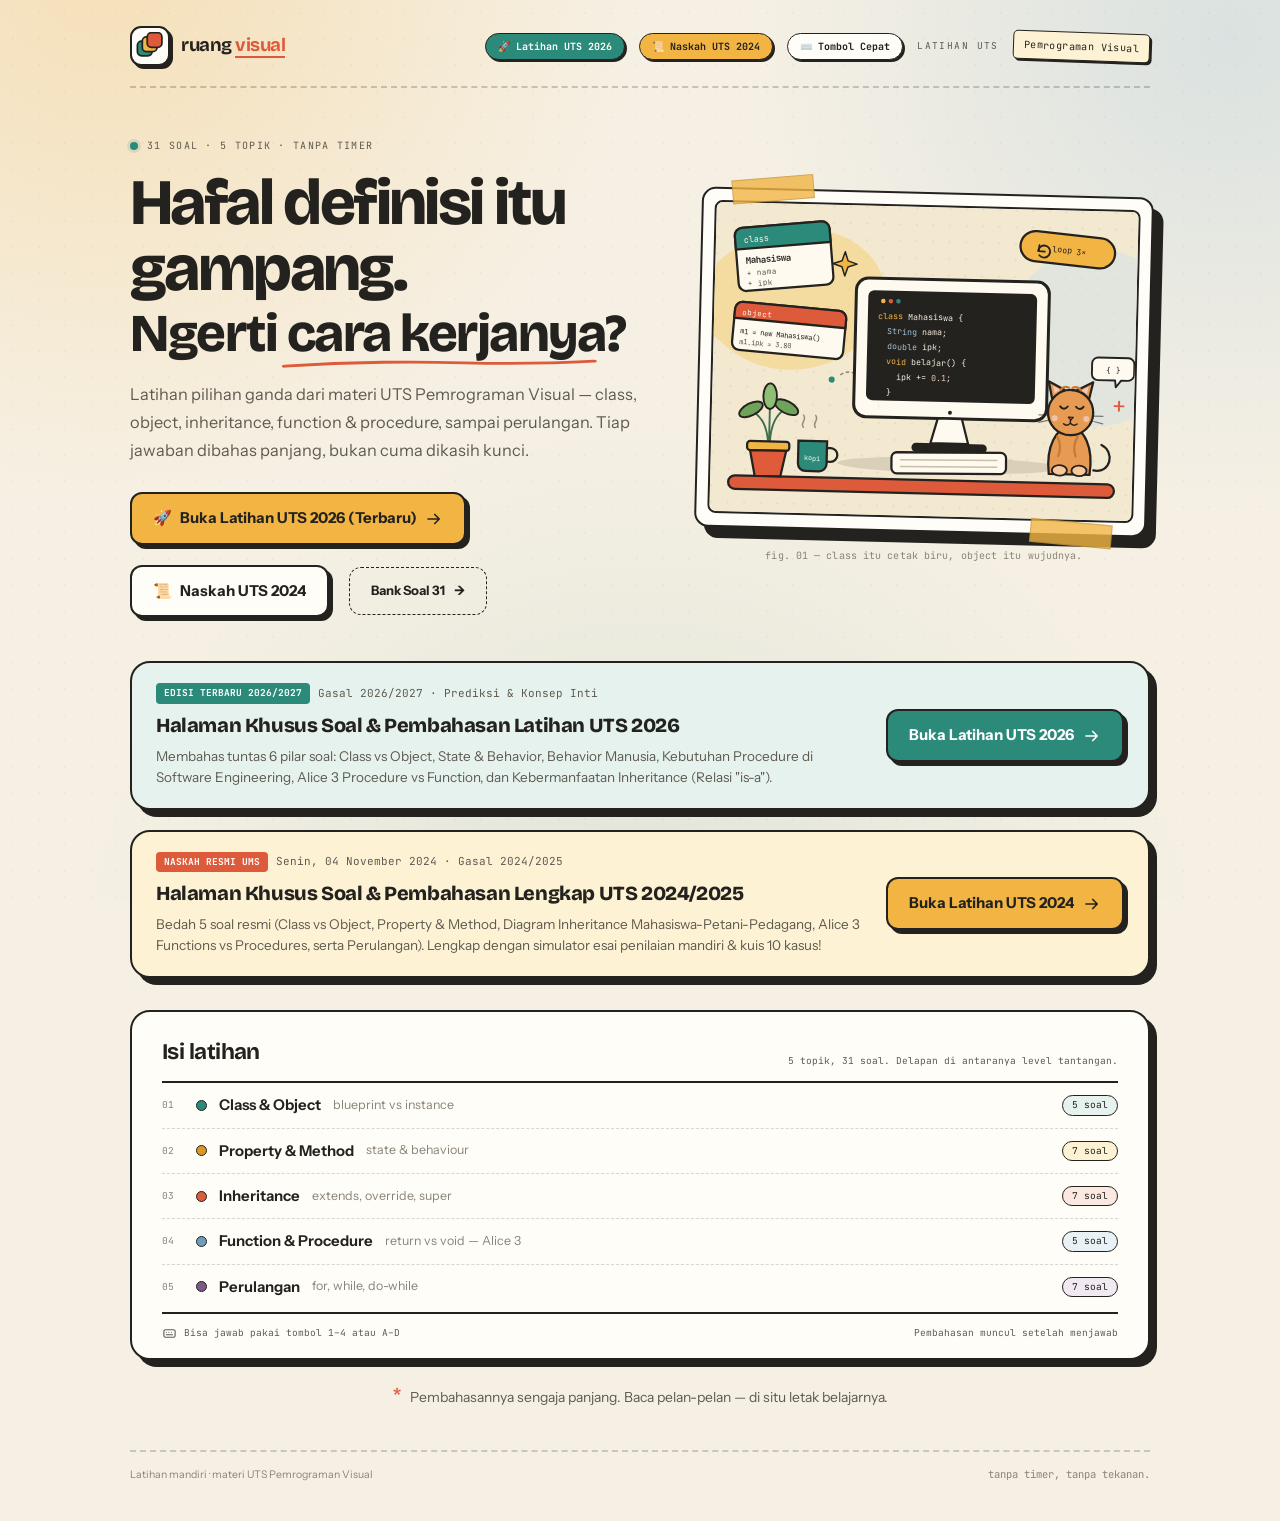
==== commit ca96ebb1: "feat(ui): tambahkan modal petunjuk shortcut keyboard pada index.html" ====
--- a/index.html
+++ b/index.html
@@ -47,6 +47,9 @@
         <a href="uts-2024.html" class="nav-pill" style="display:inline-flex; align-items:center; gap:6px; text-decoration:none; padding:5px 12px; border:1.5px solid var(--ink); border-radius:999px; background:var(--mustard); font-family:var(--mono); font-size:10px; font-weight:700; box-shadow:2px 2px 0 var(--ink);">
           <span>📜</span> Naskah UTS 2024
         </a>
+        <button id="hotkeysBtn" type="button" class="nav-pill" style="display:inline-flex; align-items:center; gap:6px; cursor:pointer; padding:5px 12px; border:1.5px solid var(--ink); border-radius:999px; background:var(--card); font-family:var(--mono); font-size:10px; font-weight:700; box-shadow:2px 2px 0 var(--ink);">
+          <span>⌨️</span> Tombol Cepat
+        </button>
         <span class="head-note">latihan uts</span>
         <span class="stamp-badge">Pemrograman Visual</span>
       </div>
@@ -390,5 +393,31 @@
 <script src="questions/function-procedure.js"></script>
 <script src="questions/loops.js"></script>
 <script src="app.js"></script>
+<dialog id="hotkeysModal" style="border:2.5px solid var(--ink); border-radius:18px; background:var(--card); box-shadow:8px 8px 0 var(--ink); padding:24px; max-width:420px; font-family:var(--font); color:var(--ink);">
+  <div style="display:flex; justify-content:space-between; align-items:center; margin-bottom:18px; border-bottom:1.5px dashed var(--ink); padding-bottom:10px;">
+    <h3 style="margin:0; font-family:var(--display); font-size:18px;">⌨️ Pintasan Keyboard</h3>
+    <button id="closeHotkeysModal" type="button" style="border:1.5px solid var(--ink); background:#fff; border-radius:6px; cursor:pointer; font-weight:700; padding:4px 10px;">✕</button>
+  </div>
+  <p style="font-size:13px; color:var(--ink-soft); margin-top:0; margin-bottom:14px;">Kamu bisa menyelesaikan kuis tanpa menyentuh mouse sama sekali!</p>
+  <ul style="list-style:none; padding:0; margin:0; display:grid; gap:12px; font-size:13.5px;">
+    <li style="display:flex; justify-content:space-between; align-items:center;"><span>Pilih Opsi Jawaban:</span> <span><kbd style="background:#eee; padding:3px 8px; border:1px solid #ccc; border-radius:4px; font-family:var(--mono); font-weight:700;">1–4</kbd> / <kbd style="background:#eee; padding:3px 8px; border:1px solid #ccc; border-radius:4px; font-family:var(--mono); font-weight:700;">A–D</kbd></span></li>
+    <li style="display:flex; justify-content:space-between; align-items:center;"><span>Lanjut Soal Berikutnya:</span> <kbd style="background:#eee; padding:3px 8px; border:1px solid #ccc; border-radius:4px; font-family:var(--mono); font-weight:700;">Enter</kbd></li>
+    <li style="display:flex; justify-content:space-between; align-items:center;"><span>Tutup Dialog / Batal:</span> <kbd style="background:#eee; padding:3px 8px; border:1px solid #ccc; border-radius:4px; font-family:var(--mono); font-weight:700;">Esc</kbd></li>
+  </ul>
+</dialog>
+
+<script>
+  const hkBtn = document.getElementById('hotkeysBtn');
+  const hkModal = document.getElementById('hotkeysModal');
+  const closeHk = document.getElementById('closeHotkeysModal');
+  if (hkBtn && hkModal) {
+    hkBtn.addEventListener('click', () => hkModal.showModal());
+    closeHk.addEventListener('click', () => hkModal.close());
+    hkModal.addEventListener('click', (e) => {
+      if (e.target === hkModal) hkModal.close();
+    });
+  }
+</script>
+
 </body>
 </html>
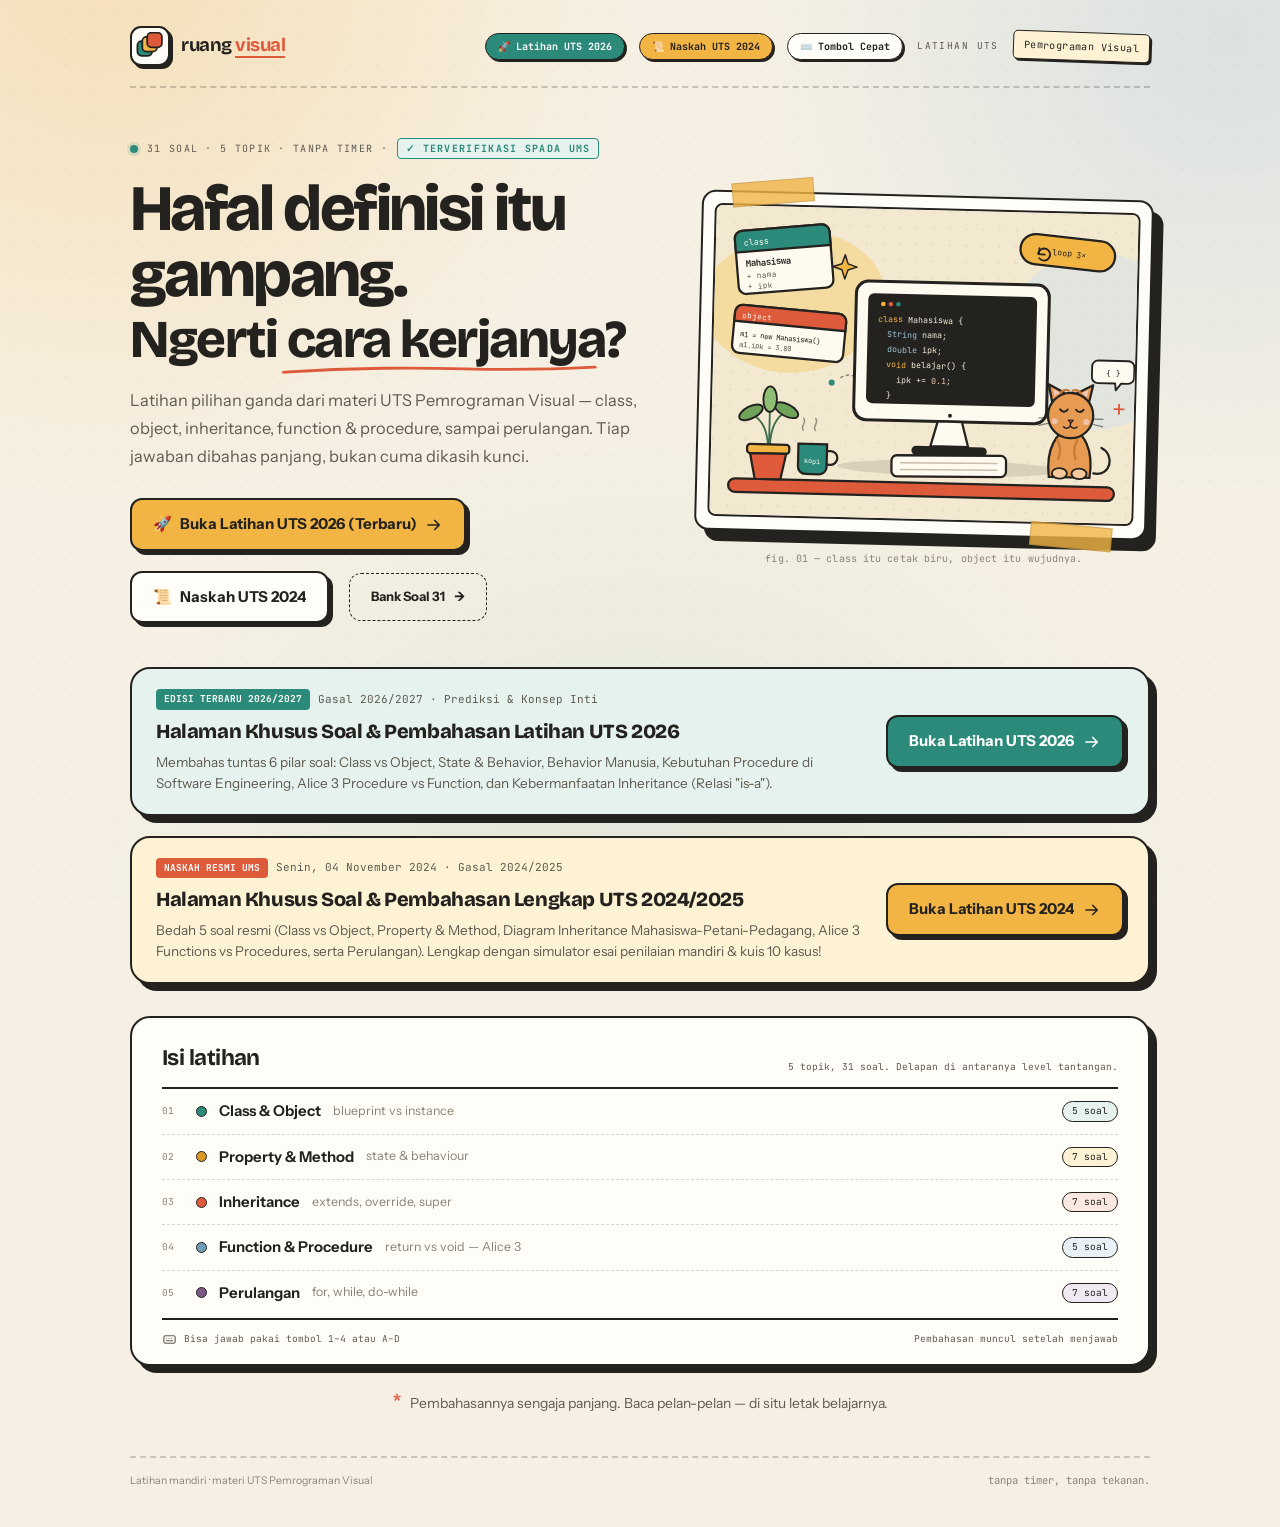
==== commit 6c8387f6: "feat(ui): tambahkan badge indikator status pembaruan materi di header index.html" ====
--- a/index.html
+++ b/index.html
@@ -57,7 +57,7 @@
 
     <div class="hero">
       <div class="hero-copy">
-        <p class="kicker"><span class="kicker-dot" aria-hidden="true"></span> 31 soal · 5 topik · tanpa timer</p>
+        <p class="kicker"><span class="kicker-dot" aria-hidden="true"></span> 31 soal · 5 topik · tanpa timer · <span style="background:var(--teal-soft); color:var(--teal); padding:2px 8px; border-radius:4px; font-weight:700; border:1px solid var(--teal);">✓ Terverifikasi SPADA UMS</span></p>
         <h1><span class="h1-lead">Hafal definisi itu gampang.</span><span class="h1-question">Ngerti <span class="marked">cara kerjanya<svg viewBox="0 0 260 16" preserveAspectRatio="none" aria-hidden="true"><path d="M4 11c48-7 98-9 146-6 38 2 72 1 106-3" fill="none" stroke="#dd5a3a" stroke-width="5" stroke-linecap="round"/></svg></span>?</span></h1>
         <p class="lede">Latihan pilihan ganda dari materi UTS Pemrograman Visual — class, object, inheritance, function &amp; procedure, sampai perulangan. Tiap jawaban dibahas panjang, bukan cuma dikasih kunci.</p>
 
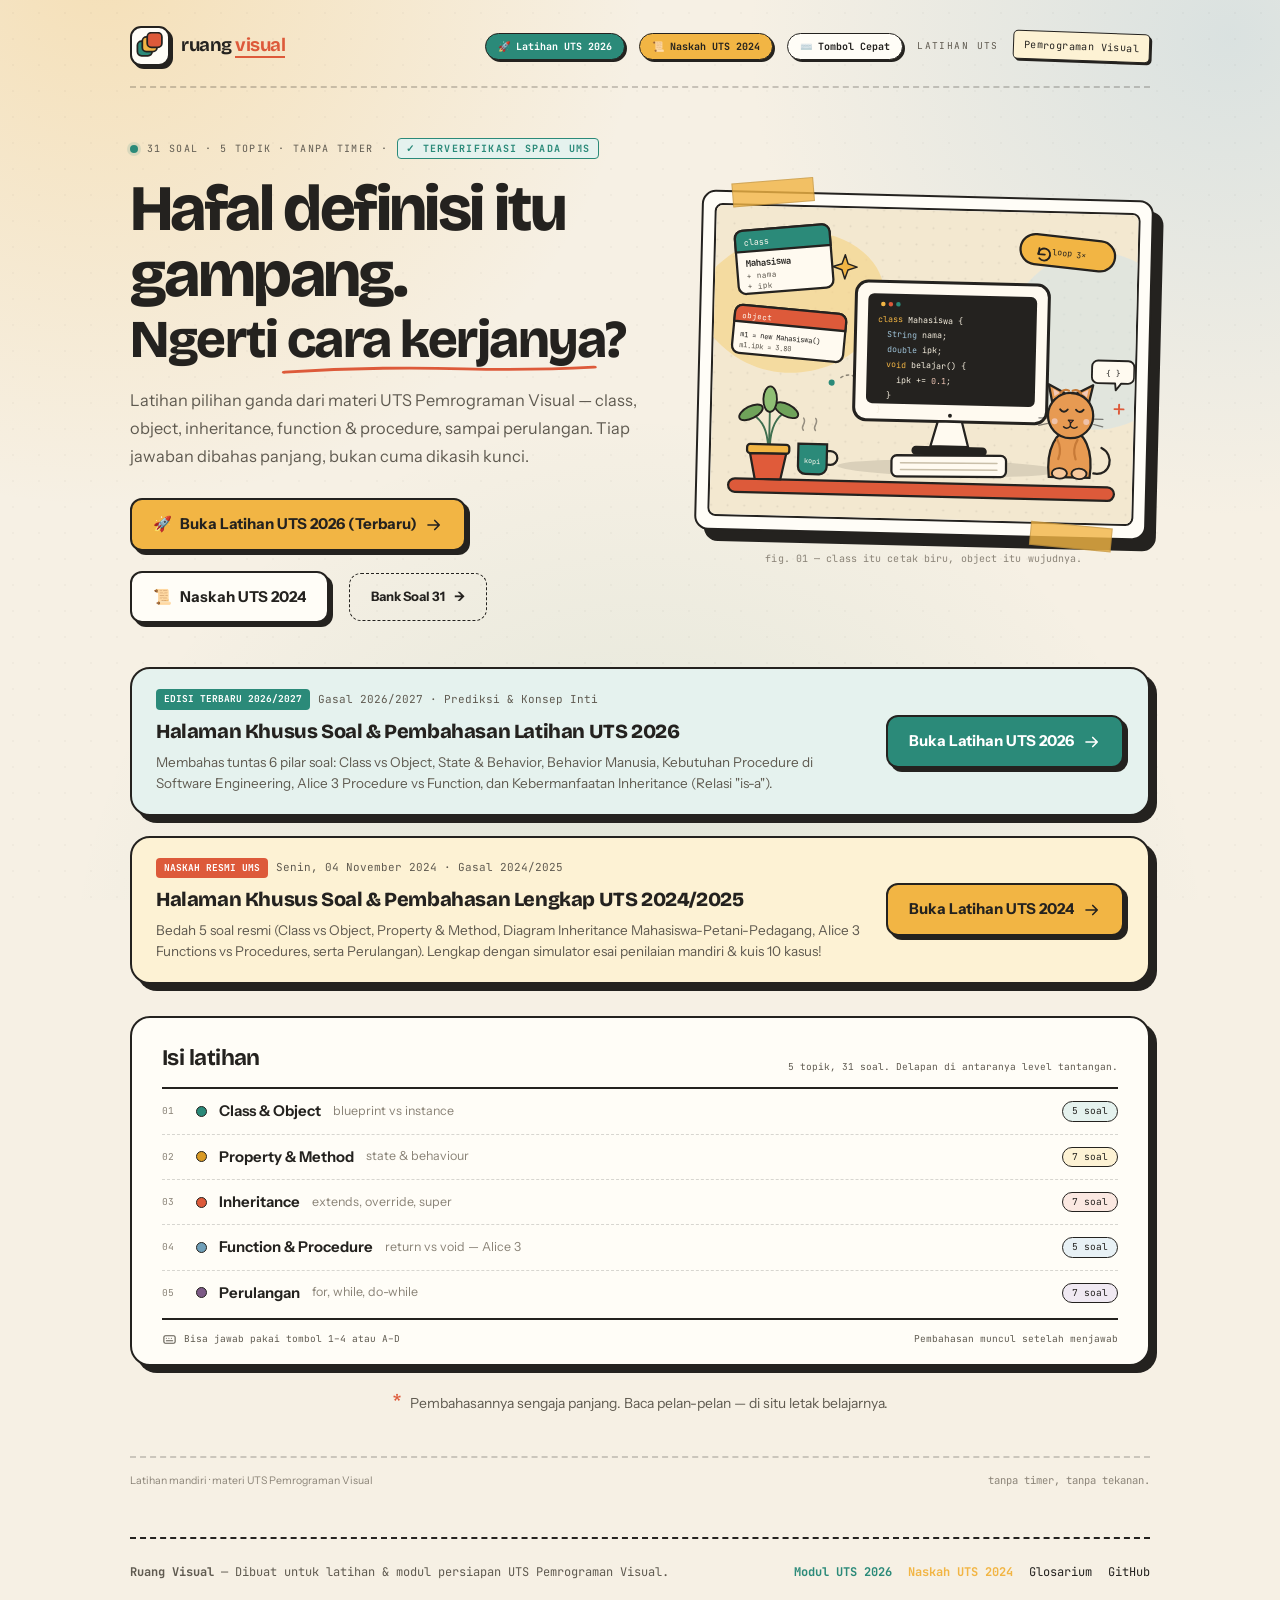
==== commit cbd15115: "feat(footer): tambahkan footer informatif lengkap dengan navigasi cepat di index.html" ====
--- a/index.html
+++ b/index.html
@@ -385,6 +385,18 @@
   <noscript>
     <p class="noscript">Web ini butuh JavaScript untuk menampilkan soal. Aktifkan JavaScript, lalu muat ulang halaman.</p>
   </noscript>
+
+  <footer class="site-foot" style="margin-top: 48px; padding-top: 24px; border-top: 2px dashed var(--ink); display: flex; justify-content: space-between; align-items: center; flex-wrap: wrap; gap: 16px; font-family: var(--mono); font-size: 12px; color: var(--ink-soft);">
+    <div>
+      <strong>Ruang Visual</strong> — Dibuat untuk latihan & modul persiapan UTS Pemrograman Visual.
+    </div>
+    <div style="display: flex; gap: 16px; flex-wrap: wrap;">
+      <a href="uts-2026.html" style="color: var(--teal); text-decoration: none; font-weight: 700;">Modul UTS 2026</a>
+      <a href="uts-2024.html" style="color: var(--mustard); text-decoration: none; font-weight: 700;">Naskah UTS 2024</a>
+      <a href="GLOSSARY.md" target="_blank" style="color: var(--ink); text-decoration: none;">Glosarium</a>
+      <a href="https://github.com/voltakyy/latihan-pemrograman-visual" target="_blank" rel="noopener" style="color: var(--ink); text-decoration: none;">GitHub</a>
+    </div>
+  </footer>
 </main>
 
 <script src="questions/class-object.js"></script>
--- a/styles.css
+++ b/styles.css
@@ -1166,3 +1166,34 @@
     transition:none !important;
   }
 }
+
+/* =========================================================
+   Print Stylesheet Optimization (A4 / PDF Export)
+   ========================================================= */
+@media print {
+  body {
+    background: #fff !important;
+    color: #111 !important;
+  }
+  .skip-link,
+  .hero-actions,
+  .nav-pill,
+  #hotkeysBtn,
+  .back-to-top,
+  .result-actions,
+  .quiz-footnote,
+  .site-head {
+    display: none !important;
+  }
+  .shell {
+    max-width: 100% !important;
+    padding: 0 !important;
+    margin: 0 !important;
+  }
+  .screen {
+    box-shadow: none !important;
+    border: 1px solid #777 !important;
+    break-inside: avoid;
+    page-break-inside: avoid;
+  }
+}
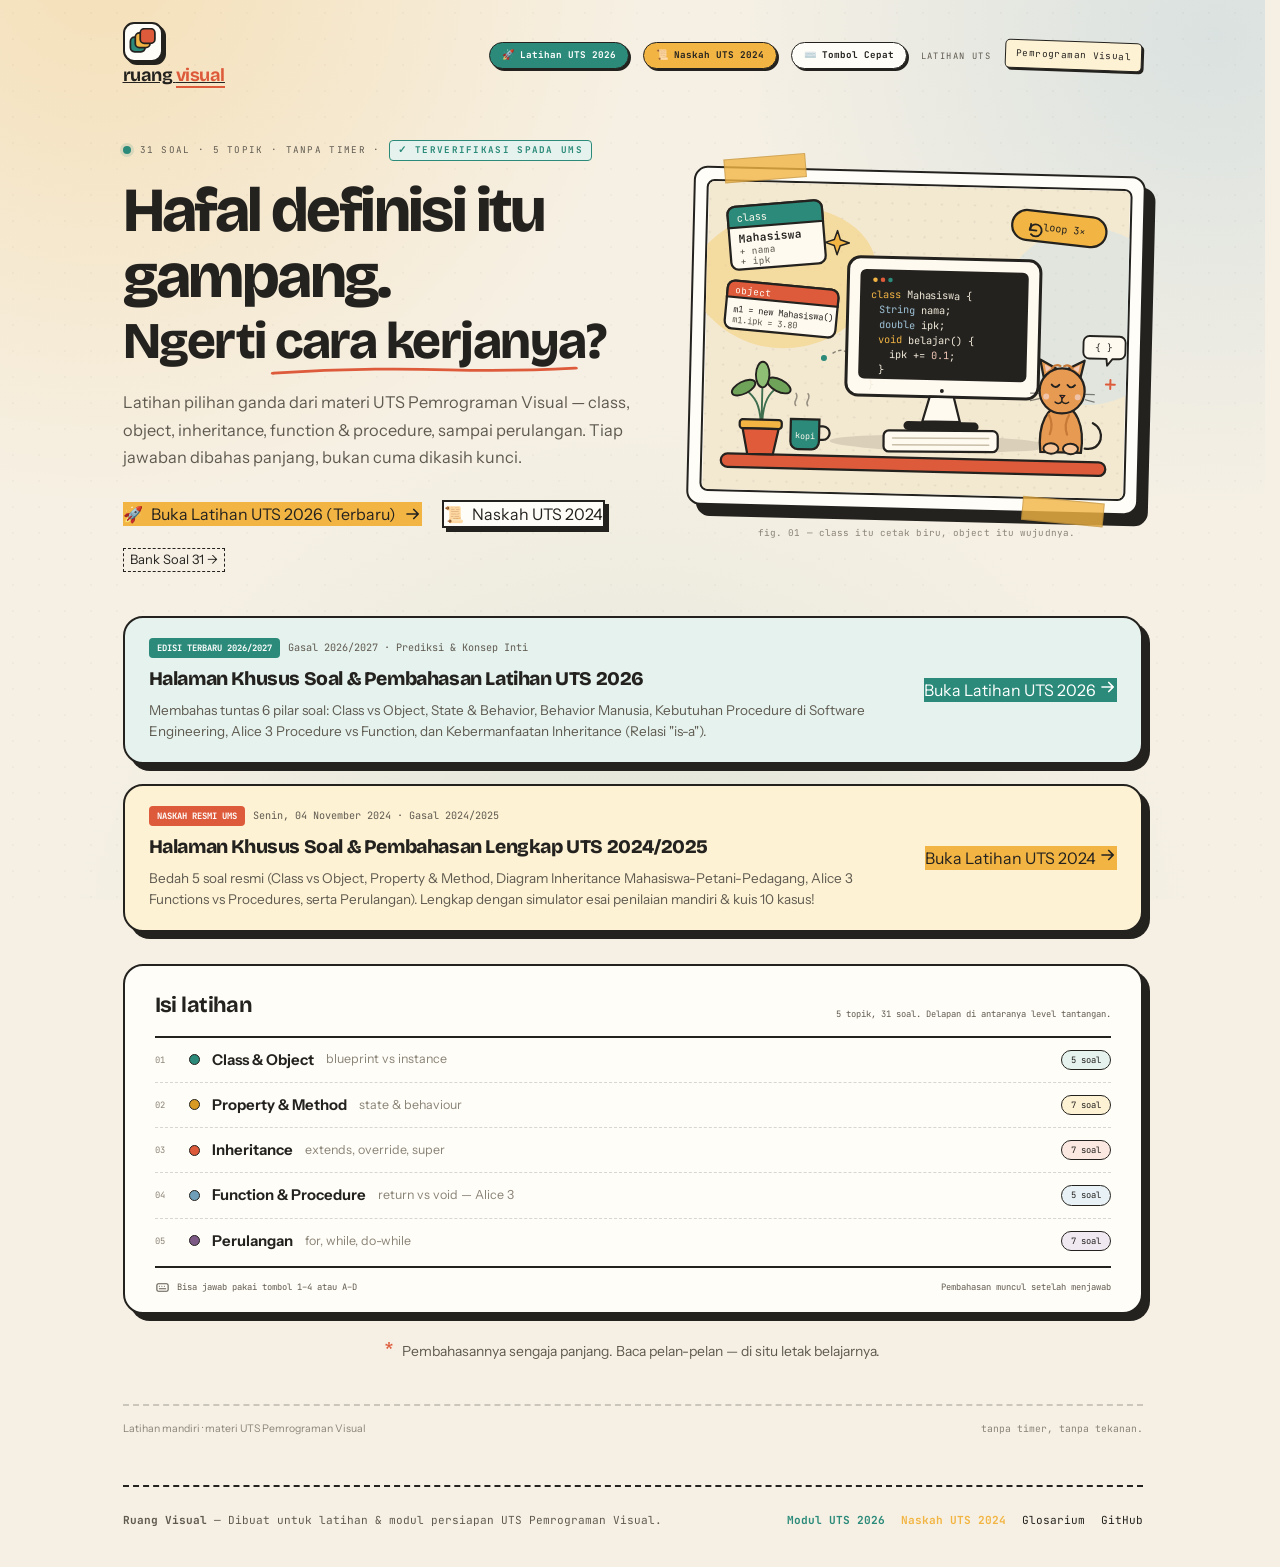
==== commit 78299624: "fix(ui): atasi layout shift (CLS) & horizontal overflow di semua halaman (Modern Web Guidance)" ====
--- a/index.html
+++ b/index.html
@@ -32,7 +32,7 @@
     <header class="site-head">
       <a class="brand" href="#home" aria-label="Ruang Visual, kembali ke beranda">
         <span class="brand-mark" aria-hidden="true">
-          <svg viewBox="0 0 40 40">
+          <svg viewBox="0 0 40 40" width="40" height="40">
             <rect x="2" y="13" width="21" height="21" rx="6" fill="#2b8a79" stroke="#24221f" stroke-width="2.5"/>
             <rect x="9" y="7" width="21" height="21" rx="6" fill="#f2b544" stroke="#24221f" stroke-width="2.5"/>
             <rect x="16" y="1" width="21" height="21" rx="6" fill="#dd5a3a" stroke="#24221f" stroke-width="2.5"/>
@@ -79,7 +79,7 @@
 
       <figure class="hero-figure">
         <div class="polaroid">
-          <svg viewBox="0 0 560 410" role="img" aria-labelledby="figTitle figDesc">
+          <svg viewBox="0 0 560 410" width="560" height="410" role="img" aria-labelledby="figTitle figDesc" style="aspect-ratio: 560 / 410;">
             <title id="figTitle">Ilustrasi meja belajar pemrograman</title>
             <desc id="figDesc">Sebuah monitor menampilkan class Mahasiswa, ditemani tanaman, kopi, dan kucing oranye yang duduk di meja.</desc>
             <defs>
--- a/styles.css
+++ b/styles.css
@@ -27,8 +27,12 @@
   --shadow:7px 7px 0 var(--ink);
 }
 
-*,*::before,*::after{box-sizing:border-box}
-html{scroll-behavior:smooth}
+*,*::before,*::after{box-sizing:border-box;min-inline-size:0}
+html{
+  scroll-behavior:smooth;
+  scrollbar-gutter:stable;
+  overflow-x:clip;
+}
 
 .skip-link {
   position: fixed;
@@ -53,6 +57,7 @@
 body{
   margin:0;
   min-height:100vh;
+  min-height:100dvh;
   color:var(--ink);
   font-family:var(--font);
   font-size:16px;
@@ -64,7 +69,8 @@
     var(--paper);
   background-attachment:fixed;
   -webkit-font-smoothing:antialiased;
-  overflow-x:hidden;
+  overflow-x:clip;
+  font-size-adjust:from-font;
 }
 body::before{
   content:'';
@@ -79,17 +85,22 @@
 [hidden]{display:none !important}
 button{font:inherit;color:inherit}
 a{color:inherit}
-img,svg{max-width:100%}
+img,svg{max-width:100%;height:auto}
 ::selection{background:rgba(242,181,68,.55);color:var(--ink)}
 :focus-visible{outline:3px solid var(--blue);outline-offset:3px}
-.mono{font-family:var(--mono)}
+.mono, .score-chip strong, .tab-badge, .badge-score, .score-val-badge, #qCounter, #scoreNum, #liveTotalScore {
+  font-family:var(--mono);
+  font-variant-numeric:tabular-nums;
+}
 
 .shell{
   position:relative;
   z-index:1;
   width:min(1080px, 100%);
+  max-width:100%;
   margin:0 auto;
   padding:22px clamp(16px, 3.4vw, 30px) 38px;
+  overflow-x:clip;
 }
 
 /* ---------- header ---------- */
@@ -97,7 +108,10 @@
   display:flex;
   align-items:center;
   justify-content:space-between;
-  gap:20px;
+  gap:16px;
+  flex-wrap:wrap;
+  width:100%;
+}
   padding:4px 0 20px;
   border-bottom:2px dashed rgba(36,34,31,.22);
 }
@@ -119,7 +133,7 @@
   display:grid;
   place-items:center;
 }
-.brand-mark svg{display:block;width:100%;height:100%}
+.brand-mark svg{display:block;width:100%;height:100%;aspect-ratio:1/1}
 .brand-text{
   font-family:var(--display);
   font-size:1.16rem;
@@ -279,6 +293,7 @@
   display:block;
   width:100%;
   height:auto;
+  aspect-ratio: 560 / 410;
   border:2px solid var(--ink);
   border-radius:8px;
 }
@@ -289,6 +304,53 @@
   font-size:10px;
   color:var(--ink-faint);
   letter-spacing:.01em;
+}
+
+/* ---------- Responsive Tables & Wrappers (Modern Web Guidance) ---------- */
+.rubrik-table-wrap,
+.table-scroll-wrap {
+  width: 100%;
+  max-width: 100%;
+  overflow-x: auto;
+  -webkit-overflow-scrolling: touch;
+  margin: 16px 0;
+  border: 1.5px solid var(--ink);
+  border-radius: 10px;
+  background: var(--card);
+  box-shadow: 2px 2px 0 var(--ink);
+  overscroll-behavior-x: contain;
+}
+.rubrik-table-wrap .rubrik-table,
+.table-scroll-wrap table {
+  margin: 0;
+  border: none;
+  box-shadow: none;
+  border-radius: 0;
+  min-width: 520px;
+  width: 100%;
+}
+.rubrik-table {
+  width: 100%;
+  border-collapse: collapse;
+  font-size: 13px;
+  background: var(--card);
+}
+.rubrik-table th {
+  background: var(--paper-deep);
+  border-bottom: 1.5px solid var(--ink);
+  padding: 8px 12px;
+  text-align: left;
+  font-family: var(--mono);
+  font-size: 11px;
+  text-transform: uppercase;
+  color: var(--ink);
+}
+.rubrik-table td {
+  padding: 8px 12px;
+  border-bottom: 1px solid rgba(36,34,31,.15);
+  vertical-align: top;
+}
+.rubrik-table tr:last-child td { border-bottom: none; }
 }
 
 /* ---------- tombol ---------- */
@@ -1074,6 +1136,8 @@
 @media (max-width: 640px){
   body::before{opacity:.16}
   .shell{padding:16px 14px 30px}
+  .site-head{flex-direction:column;align-items:flex-start;gap:12px}
+  .head-meta{width:100%;flex-wrap:wrap;gap:8px}
   .brand-mark{width:36px;height:36px}
   .brand-text{font-size:1.05rem}
   .stamp-badge{display:none}
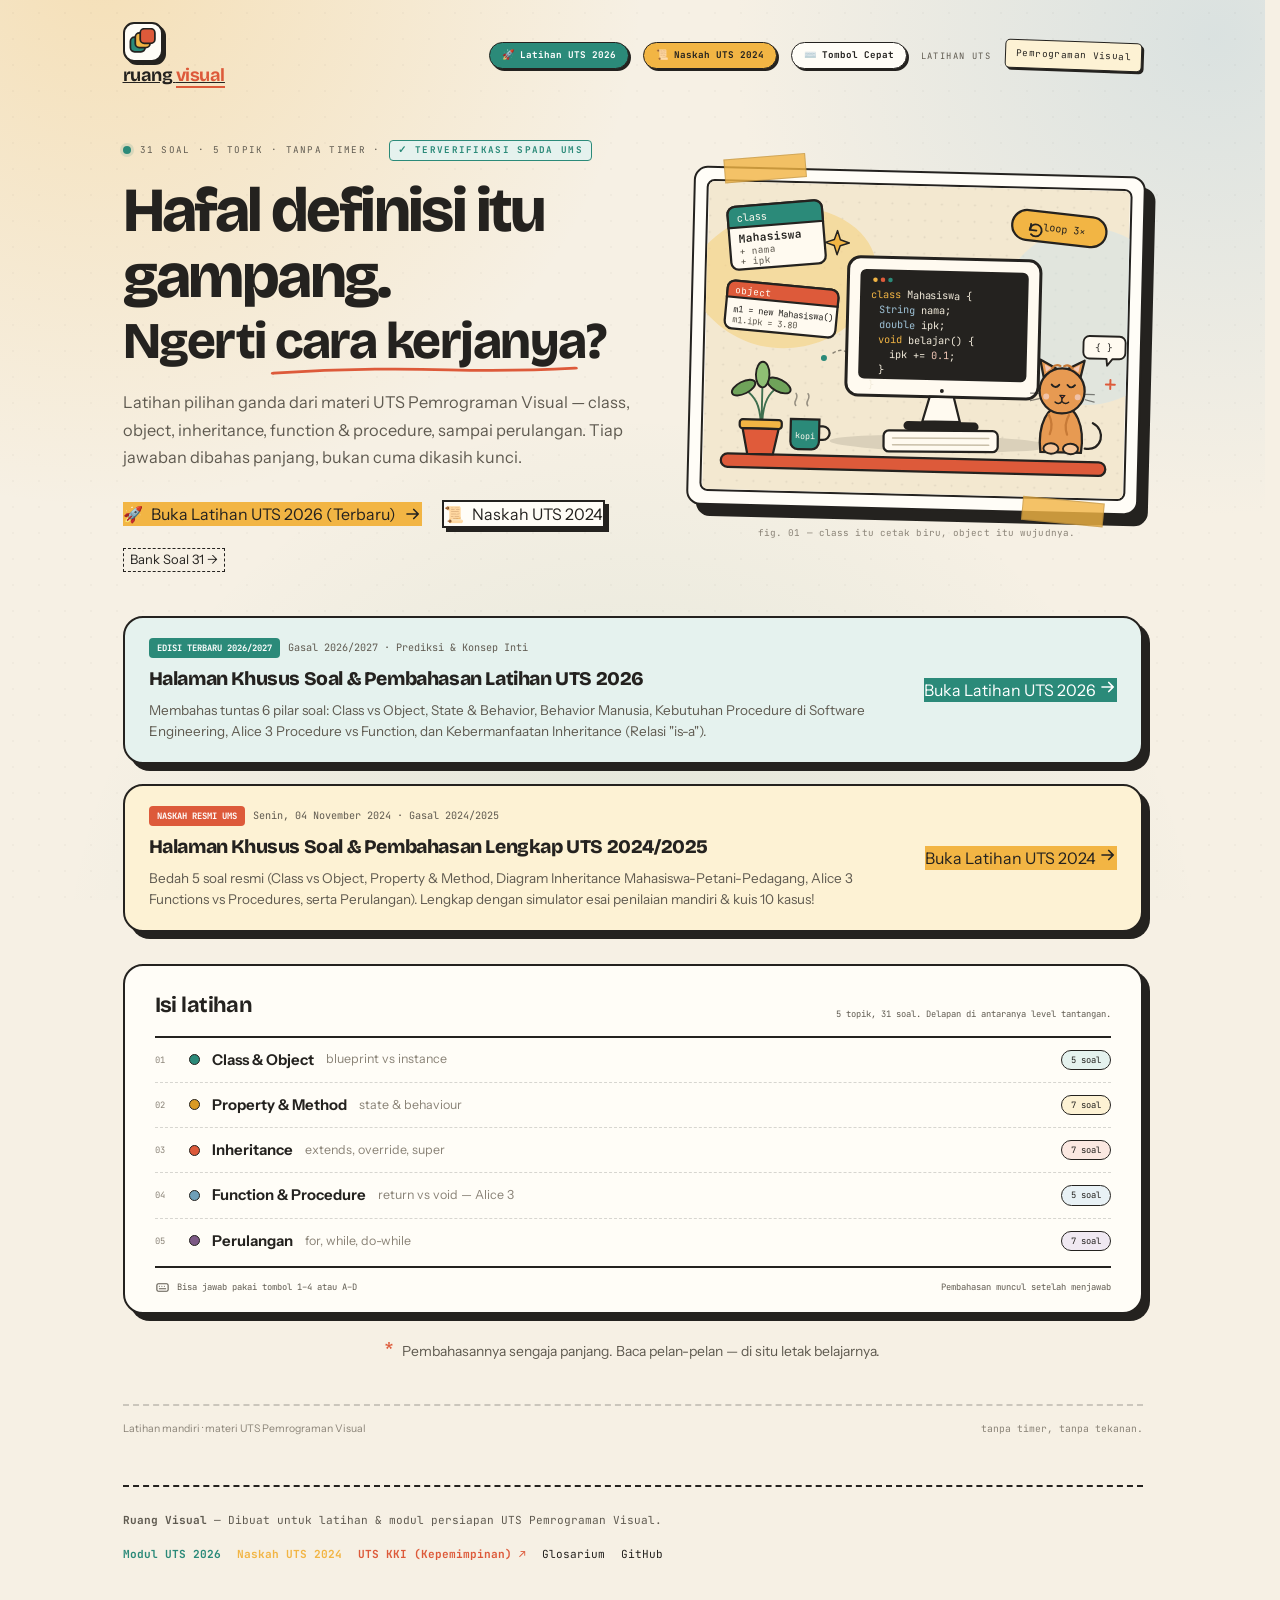
==== commit a6a0e24a: "feat(index): optimasi navigasi header & aksesibilitas quick-action buttons" ====
--- a/index.html
+++ b/index.html
@@ -41,13 +41,13 @@
         <span class="brand-text">ruang <em>visual</em></span>
       </a>
       <div class="head-meta">
-        <a href="uts-2026.html" class="nav-pill" style="display:inline-flex; align-items:center; gap:6px; text-decoration:none; padding:5px 12px; border:1.5px solid var(--ink); border-radius:999px; background:var(--teal); color:#fff; font-family:var(--mono); font-size:10px; font-weight:700; box-shadow:2px 2px 0 var(--ink);">
+        <a href="uts-2026.html" class="nav-pill" style="display:inline-flex; align-items:center; gap:6px; text-decoration:none; padding:5px 12px; border:1.5px solid var(--ink); border-radius:999px; background:var(--teal); color:#fff; font-family:var(--mono); font-size:10px; font-weight:700; box-shadow:2px 2px 0 var(--ink); white-space:nowrap; flex-shrink:0;">
           <span>🚀</span> Latihan UTS 2026
         </a>
-        <a href="uts-2024.html" class="nav-pill" style="display:inline-flex; align-items:center; gap:6px; text-decoration:none; padding:5px 12px; border:1.5px solid var(--ink); border-radius:999px; background:var(--mustard); font-family:var(--mono); font-size:10px; font-weight:700; box-shadow:2px 2px 0 var(--ink);">
+        <a href="uts-2024.html" class="nav-pill" style="display:inline-flex; align-items:center; gap:6px; text-decoration:none; padding:5px 12px; border:1.5px solid var(--ink); border-radius:999px; background:var(--mustard); font-family:var(--mono); font-size:10px; font-weight:700; box-shadow:2px 2px 0 var(--ink); white-space:nowrap; flex-shrink:0;">
           <span>📜</span> Naskah UTS 2024
         </a>
-        <button id="hotkeysBtn" type="button" class="nav-pill" style="display:inline-flex; align-items:center; gap:6px; cursor:pointer; padding:5px 12px; border:1.5px solid var(--ink); border-radius:999px; background:var(--card); font-family:var(--mono); font-size:10px; font-weight:700; box-shadow:2px 2px 0 var(--ink);">
+        <button id="hotkeysBtn" type="button" class="nav-pill" aria-label="Buka dialog pintasan keyboard" style="display:inline-flex; align-items:center; gap:6px; cursor:pointer; padding:5px 12px; border:1.5px solid var(--ink); border-radius:999px; background:var(--card); font-family:var(--mono); font-size:10px; font-weight:700; box-shadow:2px 2px 0 var(--ink); white-space:nowrap; flex-shrink:0;">
           <span>⌨️</span> Tombol Cepat
         </button>
         <span class="head-note">latihan uts</span>
@@ -393,6 +393,7 @@
     <div style="display: flex; gap: 16px; flex-wrap: wrap;">
       <a href="uts-2026.html" style="color: var(--teal); text-decoration: none; font-weight: 700;">Modul UTS 2026</a>
       <a href="uts-2024.html" style="color: var(--mustard); text-decoration: none; font-weight: 700;">Naskah UTS 2024</a>
+      <a href="https://voltakyy.github.io/belajar-uts-kepemimpinan/" target="_blank" rel="noopener" style="color: var(--tomato); text-decoration: none; font-weight: 700;">UTS KKI (Kepemimpinan) ↗</a>
       <a href="GLOSSARY.md" target="_blank" style="color: var(--ink); text-decoration: none;">Glosarium</a>
       <a href="https://github.com/voltakyy/latihan-pemrograman-visual" target="_blank" rel="noopener" style="color: var(--ink); text-decoration: none;">GitHub</a>
     </div>
--- a/styles.css
+++ b/styles.css
@@ -145,7 +145,24 @@
   color:var(--tomato);
   border-bottom:2px solid var(--tomato);
 }
-.head-meta{display:flex;align-items:center;gap:14px;min-width:0}
+.head-meta{display:flex;align-items:center;gap:14px;min-width:0;flex-wrap:wrap}
+.nav-pill{
+  display:inline-flex;
+  align-items:center;
+  gap:6px;
+  white-space:nowrap;
+  flex:0 0 auto;
+  flex-shrink:0;
+  transition:all .15s ease;
+}
+.exam-tabs{
+  -webkit-overflow-scrolling:touch;
+}
+.tab-trigger{
+  white-space:nowrap;
+  flex:0 0 auto;
+  flex-shrink:0;
+}
 .head-note{
   font-family:var(--mono);
   font-size:9.5px;
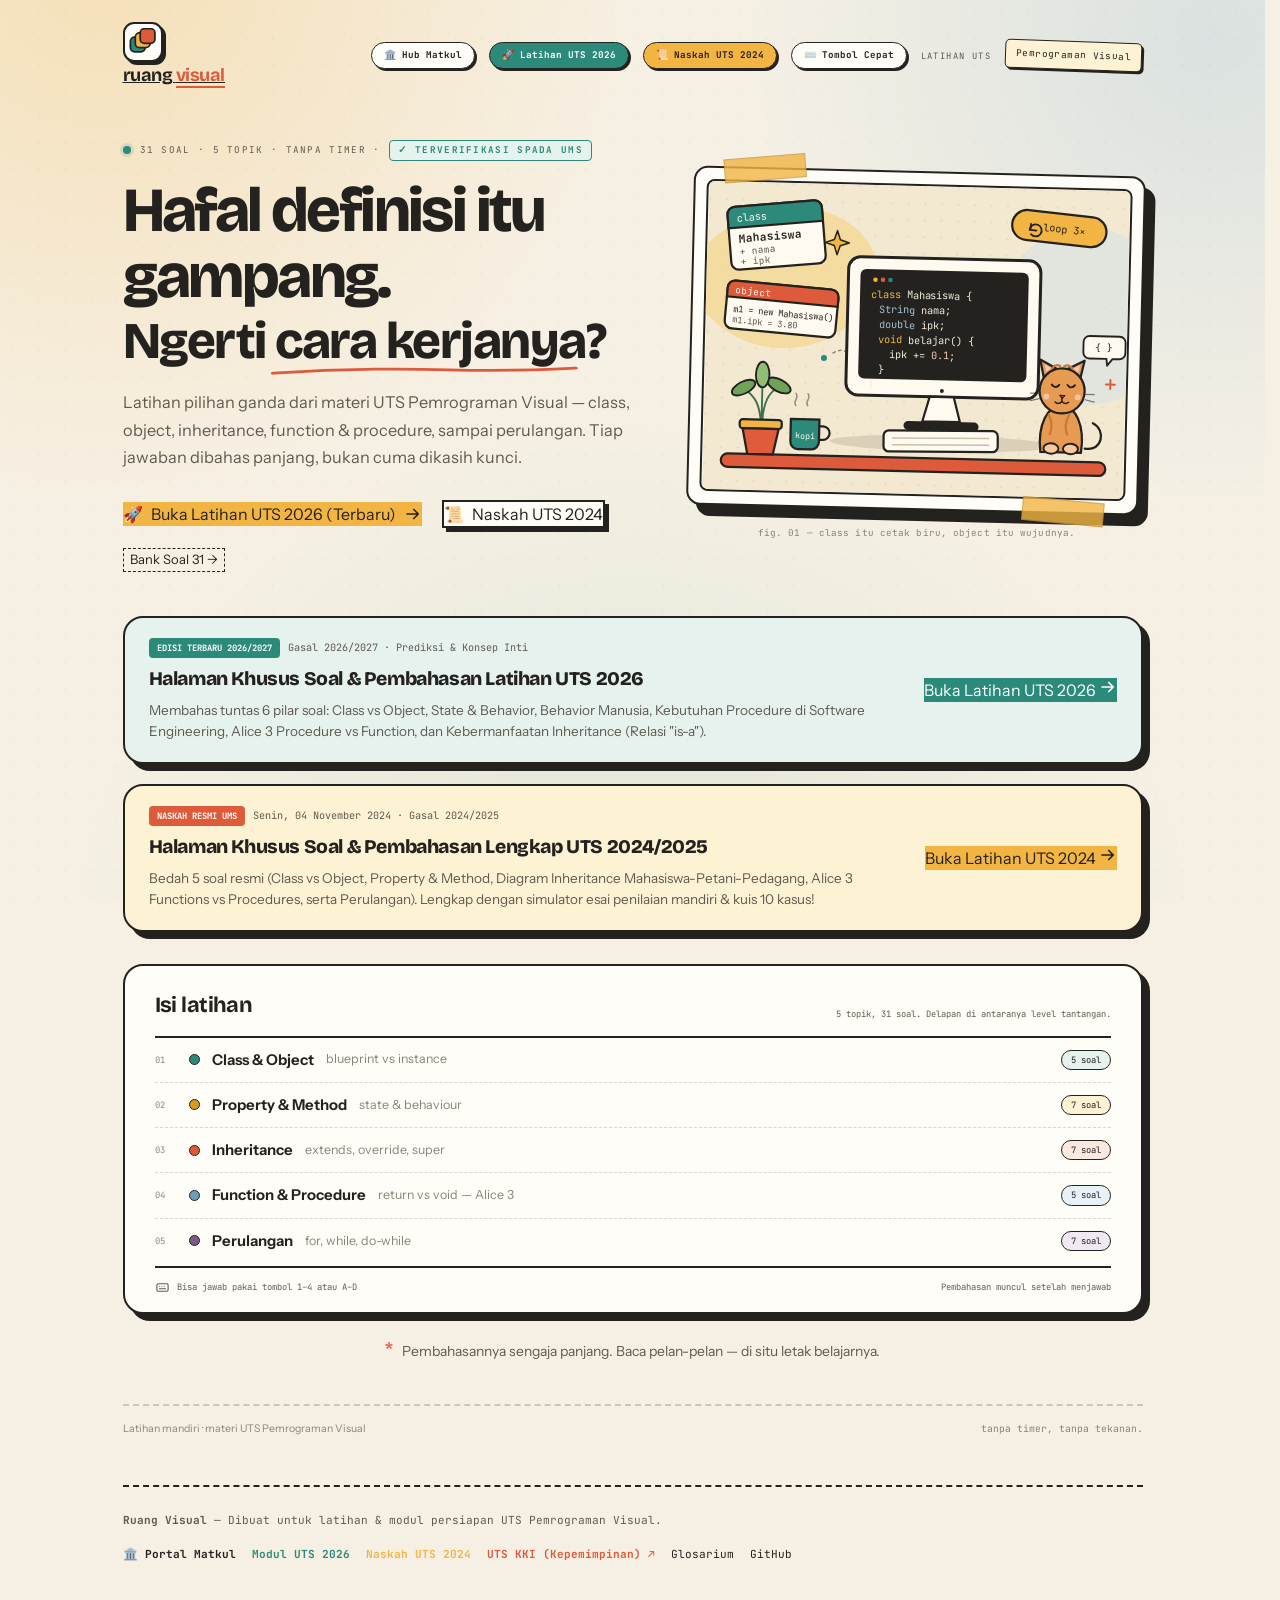
==== commit a6c2d634: "feat: sematkan tautan Hub Matkul UMS (voltakyy.github.io) pada header & footer" ====
--- a/index.html
+++ b/index.html
@@ -41,6 +41,9 @@
         <span class="brand-text">ruang <em>visual</em></span>
       </a>
       <div class="head-meta">
+        <a href="https://voltakyy.github.io/" class="nav-pill" title="Kembali ke Portal Hub Matkul UMS" style="display:inline-flex; align-items:center; gap:6px; text-decoration:none; padding:5px 12px; border:1.5px solid var(--ink); border-radius:999px; background:var(--card); font-family:var(--mono); font-size:10px; font-weight:700; box-shadow:2px 2px 0 var(--ink); white-space:nowrap; flex-shrink:0;">
+          <span>🏛️</span> Hub Matkul
+        </a>
         <a href="uts-2026.html" class="nav-pill" style="display:inline-flex; align-items:center; gap:6px; text-decoration:none; padding:5px 12px; border:1.5px solid var(--ink); border-radius:999px; background:var(--teal); color:#fff; font-family:var(--mono); font-size:10px; font-weight:700; box-shadow:2px 2px 0 var(--ink); white-space:nowrap; flex-shrink:0;">
           <span>🚀</span> Latihan UTS 2026
         </a>
@@ -391,6 +394,7 @@
       <strong>Ruang Visual</strong> — Dibuat untuk latihan & modul persiapan UTS Pemrograman Visual.
     </div>
     <div style="display: flex; gap: 16px; flex-wrap: wrap;">
+      <a href="https://voltakyy.github.io/" style="color: var(--ink); text-decoration: none; font-weight: 700;">🏛️ Portal Matkul</a>
       <a href="uts-2026.html" style="color: var(--teal); text-decoration: none; font-weight: 700;">Modul UTS 2026</a>
       <a href="uts-2024.html" style="color: var(--mustard); text-decoration: none; font-weight: 700;">Naskah UTS 2024</a>
       <a href="https://voltakyy.github.io/belajar-uts-kepemimpinan/" target="_blank" rel="noopener" style="color: var(--tomato); text-decoration: none; font-weight: 700;">UTS KKI (Kepemimpinan) ↗</a>
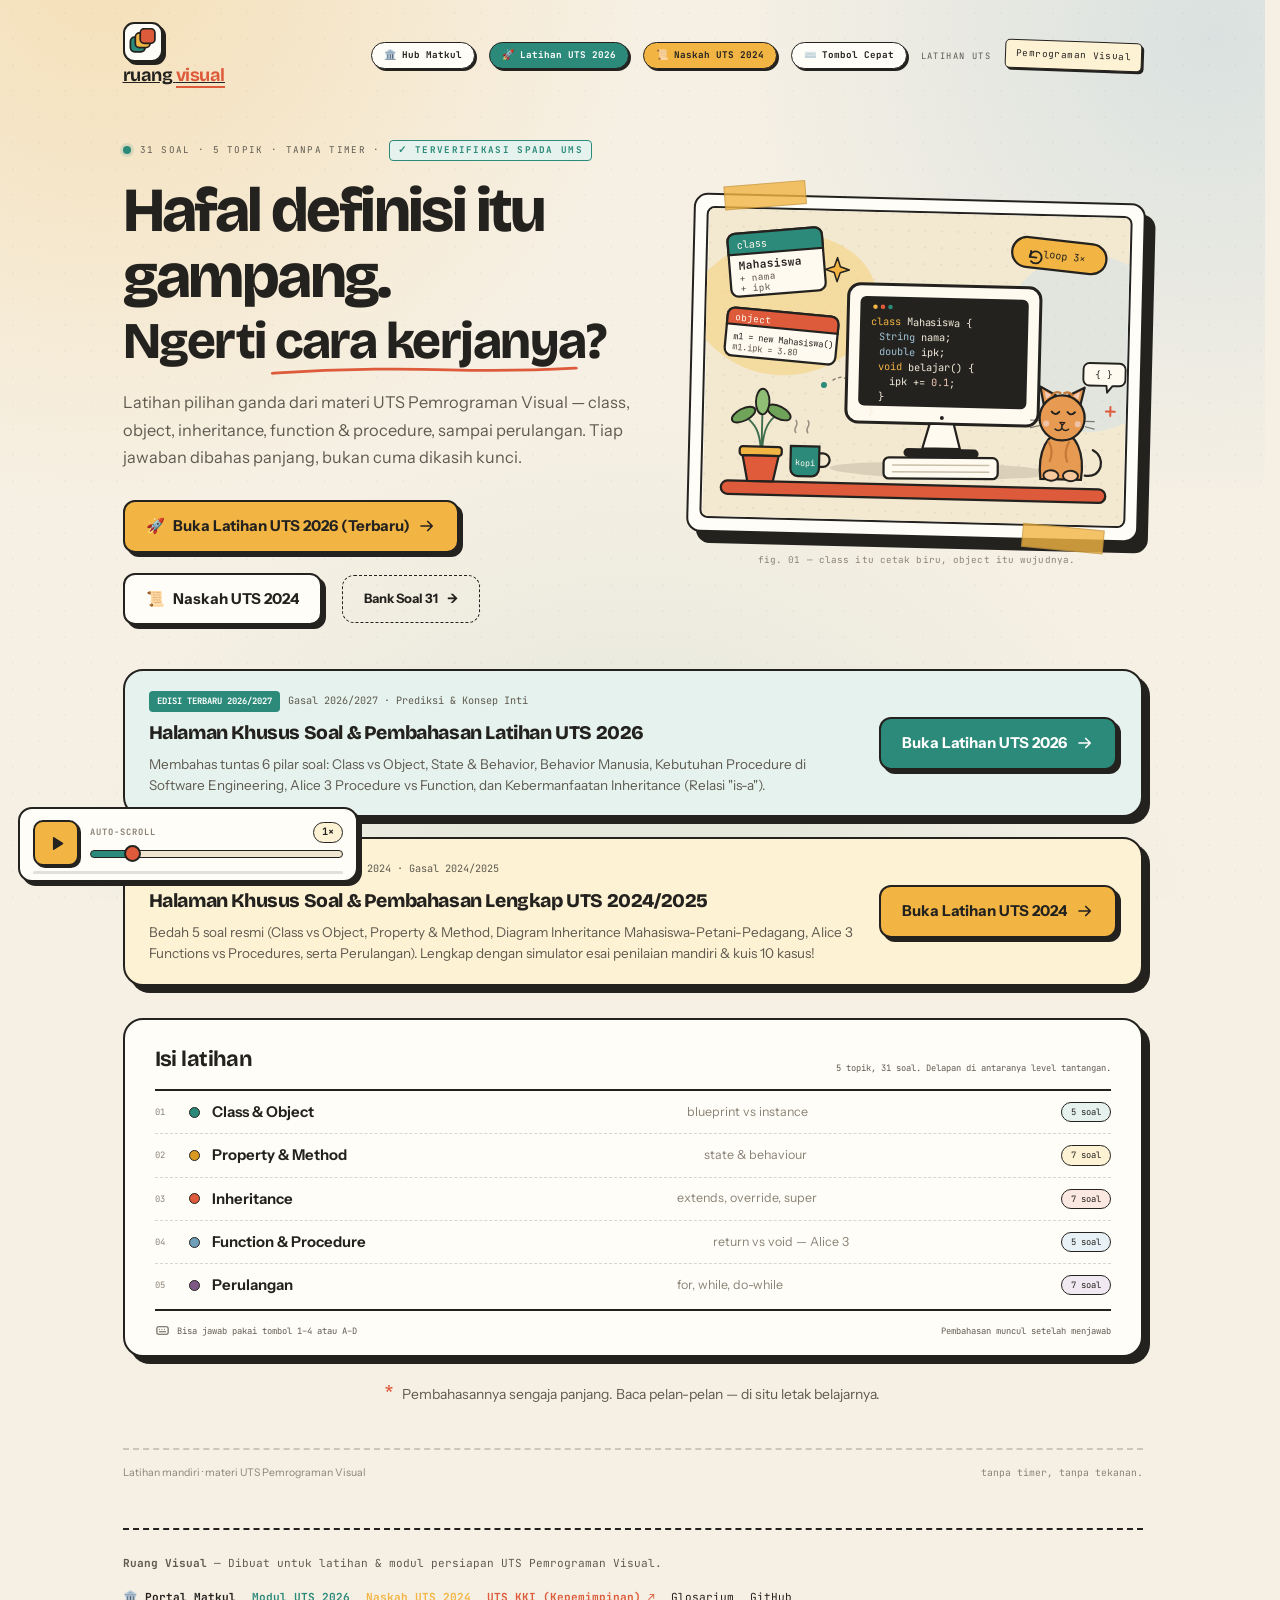
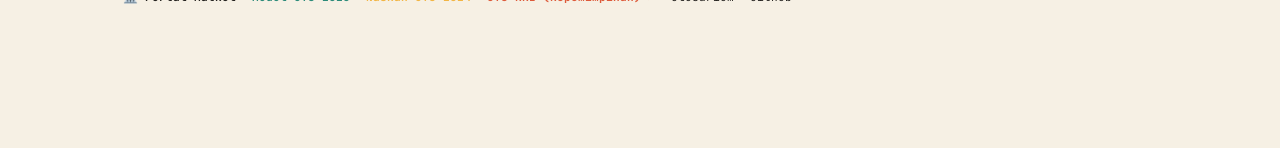
==== commit 140b04c9: "feat(pemvis): tambah auto-scroll materi dan naskah UTS Kontrol auto-scroll 0,5x-4x dengan jeda otoma" ====
--- a/index.html
+++ b/index.html
@@ -22,6 +22,7 @@
 <link rel="preconnect" href="https://fonts.gstatic.com" crossorigin>
 <link href="https://fonts.googleapis.com/css2?family=Bricolage+Grotesque:opsz,wght@12..96,400..800&family=Instrument+Sans:ital,wght@0,400..700;1,400..600&family=JetBrains+Mono:wght@400;500;700&display=swap" rel="stylesheet">
 <link rel="stylesheet" href="styles.css">
+  <link rel="stylesheet" href="autoscroll.css">
 </head>
 <body>
 <a href="#home" class="skip-link">Lewati ke konten utama</a>
@@ -436,5 +437,6 @@
   }
 </script>
 
+<script src="autoscroll.js" defer></script>
 </body>
 </html>
--- a/styles.css
+++ b/styles.css
@@ -368,7 +368,6 @@
   vertical-align: top;
 }
 .rubrik-table tr:last-child td { border-bottom: none; }
-}
 
 /* ---------- tombol ---------- */
 .btn{
@@ -436,6 +435,8 @@
   gap:12px;
   padding:11px 0;
   border-bottom:1.5px dashed rgba(36,34,31,.18);
+  min-width:0;
+  width:100%;
 }
 .topic-row:last-child{border-bottom:0}
 .topic-index{
@@ -453,9 +454,9 @@
   border-radius:50%;
   background:var(--dot);
 }
-.topic-name{flex:0 0 auto;font-size:.93rem;font-weight:650}
+.topic-name{flex:1 1 auto;min-width:0;font-size:.93rem;font-weight:650;line-height:1.35}
 .topic-desc{
-  flex:1;
+  flex:1 1 0;
   min-width:0;
   overflow:hidden;
   white-space:nowrap;
@@ -465,12 +466,14 @@
 }
 .topic-count{
   flex:0 0 auto;
+  margin-left:auto;
   padding:2px 9px;
   border:1.5px solid var(--ink);
   border-radius:999px;
   background:var(--tint);
   font-family:var(--mono);
   font-size:9.5px;
+  white-space:nowrap;
 }
 .syllabus-foot{
   display:flex;
@@ -1171,9 +1174,10 @@
   .syllabus-head{display:block}
   .syllabus-head h2{font-size:1.25rem}
   .syllabus-head p{margin-top:6px;text-align:left}
-  .topic-row{gap:9px;padding:10px 0}
-  .topic-name{font-size:.87rem}
-  .syllabus-foot{font-size:9px;gap:8px}
+  .topic-row{gap:8px;padding:10px 0}
+  .topic-name{font-size:.86rem;line-height:1.35}
+  .topic-count{font-size:9px;padding:2px 7px}
+  .syllabus-foot{font-size:9px;gap:8px;flex-direction:column;align-items:flex-start}
   .site-foot{font-size:9.5px;margin-top:32px}
   .quiz-head{gap:10px;padding:10px 0 12px;margin-bottom:18px}
   .icon-btn{width:38px;height:38px}
--- a/autoscroll.css
+++ b/autoscroll.css
@@ -0,0 +1,223 @@
+/* ============================================================
+   Auto-scroll materi kuliah — kontrol mengambang
+   Dipakai bersama autoscroll.js. Warna mengikuti variabel
+   tema tiap situs, dengan cadangan warna netral.
+   ============================================================ */
+
+.has-autoscroll {
+  padding-bottom: 104px;
+}
+
+.autoscroll-dock {
+  --as-ink: var(--ink, #24221f);
+  --as-card: var(--card, #fffdf7);
+  --as-track: var(--paper-deep, #e9e2d2);
+  --as-accent: var(--mustard, var(--gold, var(--cobalt, #f2b544)));
+  --as-accent-soft: var(--mustard-soft, var(--gold-soft, var(--cobalt-soft, rgba(242, 181, 68, .22))));
+  --as-play: var(--teal, var(--cobalt, var(--olive, #2b8a79)));
+  --as-thumb: var(--tomato, var(--coral, #dd5a3a));
+  --as-faint: var(--faint, var(--ink-faint, #8a8377));
+  --as-mono: var(--mono, ui-monospace, "Cascadia Code", Consolas, monospace);
+
+  position: fixed;
+  left: max(18px, env(safe-area-inset-left));
+  bottom: max(18px, env(safe-area-inset-bottom));
+  z-index: 9000;
+  display: flex;
+  align-items: center;
+  gap: 11px;
+  width: min(340px, calc(100vw - 36px));
+  padding: 11px 13px 14px;
+  background: var(--as-card);
+  border: 2px solid var(--as-ink);
+  border-radius: 14px;
+  box-shadow: 4px 4px 0 var(--as-ink);
+  color: var(--as-ink);
+  font-family: var(--as-mono);
+  -webkit-user-select: none;
+  user-select: none;
+}
+
+.as-play {
+  flex: 0 0 auto;
+  width: 46px;
+  height: 46px;
+  display: grid;
+  place-items: center;
+  padding: 0;
+  background: var(--as-accent);
+  color: var(--as-ink);
+  border: 2px solid var(--as-ink);
+  border-radius: 10px;
+  box-shadow: 2px 2px 0 var(--as-ink);
+  cursor: pointer;
+  touch-action: manipulation;
+  -webkit-tap-highlight-color: transparent;
+  transition: transform .12s ease, background .12s ease, box-shadow .12s ease;
+}
+
+.as-play:hover {
+  transform: translate(-1px, -1px);
+  box-shadow: 3px 3px 0 var(--as-ink);
+}
+
+.as-play:active {
+  transform: translate(1px, 1px);
+  box-shadow: 1px 1px 0 var(--as-ink);
+}
+
+.autoscroll-dock.is-playing .as-play {
+  background: var(--as-play);
+  color: #fff;
+}
+
+.as-play svg {
+  display: block;
+  width: 19px;
+  height: 19px;
+  fill: currentColor;
+}
+
+.as-ico-pause { display: none; }
+.autoscroll-dock.is-playing .as-ico-play { display: none; }
+.autoscroll-dock.is-playing .as-ico-pause { display: block; }
+
+.as-body {
+  flex: 1 1 auto;
+  min-width: 0;
+}
+
+.as-top {
+  display: flex;
+  align-items: center;
+  justify-content: space-between;
+  gap: 8px;
+  margin-bottom: 1px;
+}
+
+.as-title {
+  overflow: hidden;
+  font-size: 9.5px;
+  font-weight: 700;
+  letter-spacing: .11em;
+  text-transform: uppercase;
+  color: var(--as-faint);
+  white-space: nowrap;
+  text-overflow: ellipsis;
+}
+
+.as-speed {
+  flex: 0 0 auto;
+  padding: 1px 8px;
+  font-size: 11px;
+  font-weight: 700;
+  color: var(--as-ink);
+  background: var(--as-accent-soft);
+  border: 1.5px solid var(--as-ink);
+  border-radius: 999px;
+  font-variant-numeric: tabular-nums;
+}
+
+.as-range {
+  -webkit-appearance: none;
+  appearance: none;
+  display: block;
+  width: 100%;
+  height: 20px;
+  margin: 0;
+  padding: 0;
+  background: transparent;
+  cursor: pointer;
+  touch-action: none;
+}
+
+.as-range::-webkit-slider-runnable-track {
+  height: 8px;
+  background: linear-gradient(90deg, var(--as-play) 0 var(--fill, 14%), var(--as-track) var(--fill, 14%) 100%);
+  border: 1.5px solid var(--as-ink);
+  border-radius: 999px;
+}
+
+.as-range::-moz-range-track {
+  height: 8px;
+  background: linear-gradient(90deg, var(--as-play) 0 var(--fill, 14%), var(--as-track) var(--fill, 14%) 100%);
+  border: 1.5px solid var(--as-ink);
+  border-radius: 999px;
+}
+
+.as-range::-webkit-slider-thumb {
+  -webkit-appearance: none;
+  appearance: none;
+  width: 17px;
+  height: 17px;
+  margin-top: -5.5px;
+  background: var(--as-thumb);
+  border: 2px solid var(--as-ink);
+  border-radius: 50%;
+}
+
+.as-range::-moz-range-thumb {
+  width: 14px;
+  height: 14px;
+  background: var(--as-thumb);
+  border: 2px solid var(--as-ink);
+  border-radius: 50%;
+}
+
+.as-range:focus-visible {
+  outline: 3px solid var(--as-play);
+  outline-offset: 2px;
+  border-radius: 999px;
+}
+
+.as-progress {
+  position: absolute;
+  left: 13px;
+  right: 13px;
+  bottom: 6px;
+  height: 3px;
+  background: rgba(36, 34, 31, .13);
+  border-radius: 999px;
+  overflow: hidden;
+}
+
+.as-progress i {
+  display: block;
+  width: 0;
+  height: 100%;
+  background: var(--as-play);
+  border-radius: inherit;
+}
+
+@media (max-width: 640px) {
+  .has-autoscroll {
+    padding-bottom: calc(96px + env(safe-area-inset-bottom));
+  }
+  .autoscroll-dock {
+    left: max(12px, env(safe-area-inset-left));
+    right: max(12px, env(safe-area-inset-right));
+    bottom: max(12px, env(safe-area-inset-bottom));
+    width: auto;
+    gap: 9px;
+    padding: 9px 11px 13px;
+  }
+  .as-play {
+    width: 44px;
+    height: 44px;
+  }
+}
+
+@media (prefers-reduced-motion: reduce) {
+  .as-play {
+    transition: none;
+  }
+}
+
+@media print {
+  .autoscroll-dock {
+    display: none !important;
+  }
+  .has-autoscroll {
+    padding-bottom: 0 !important;
+  }
+}
